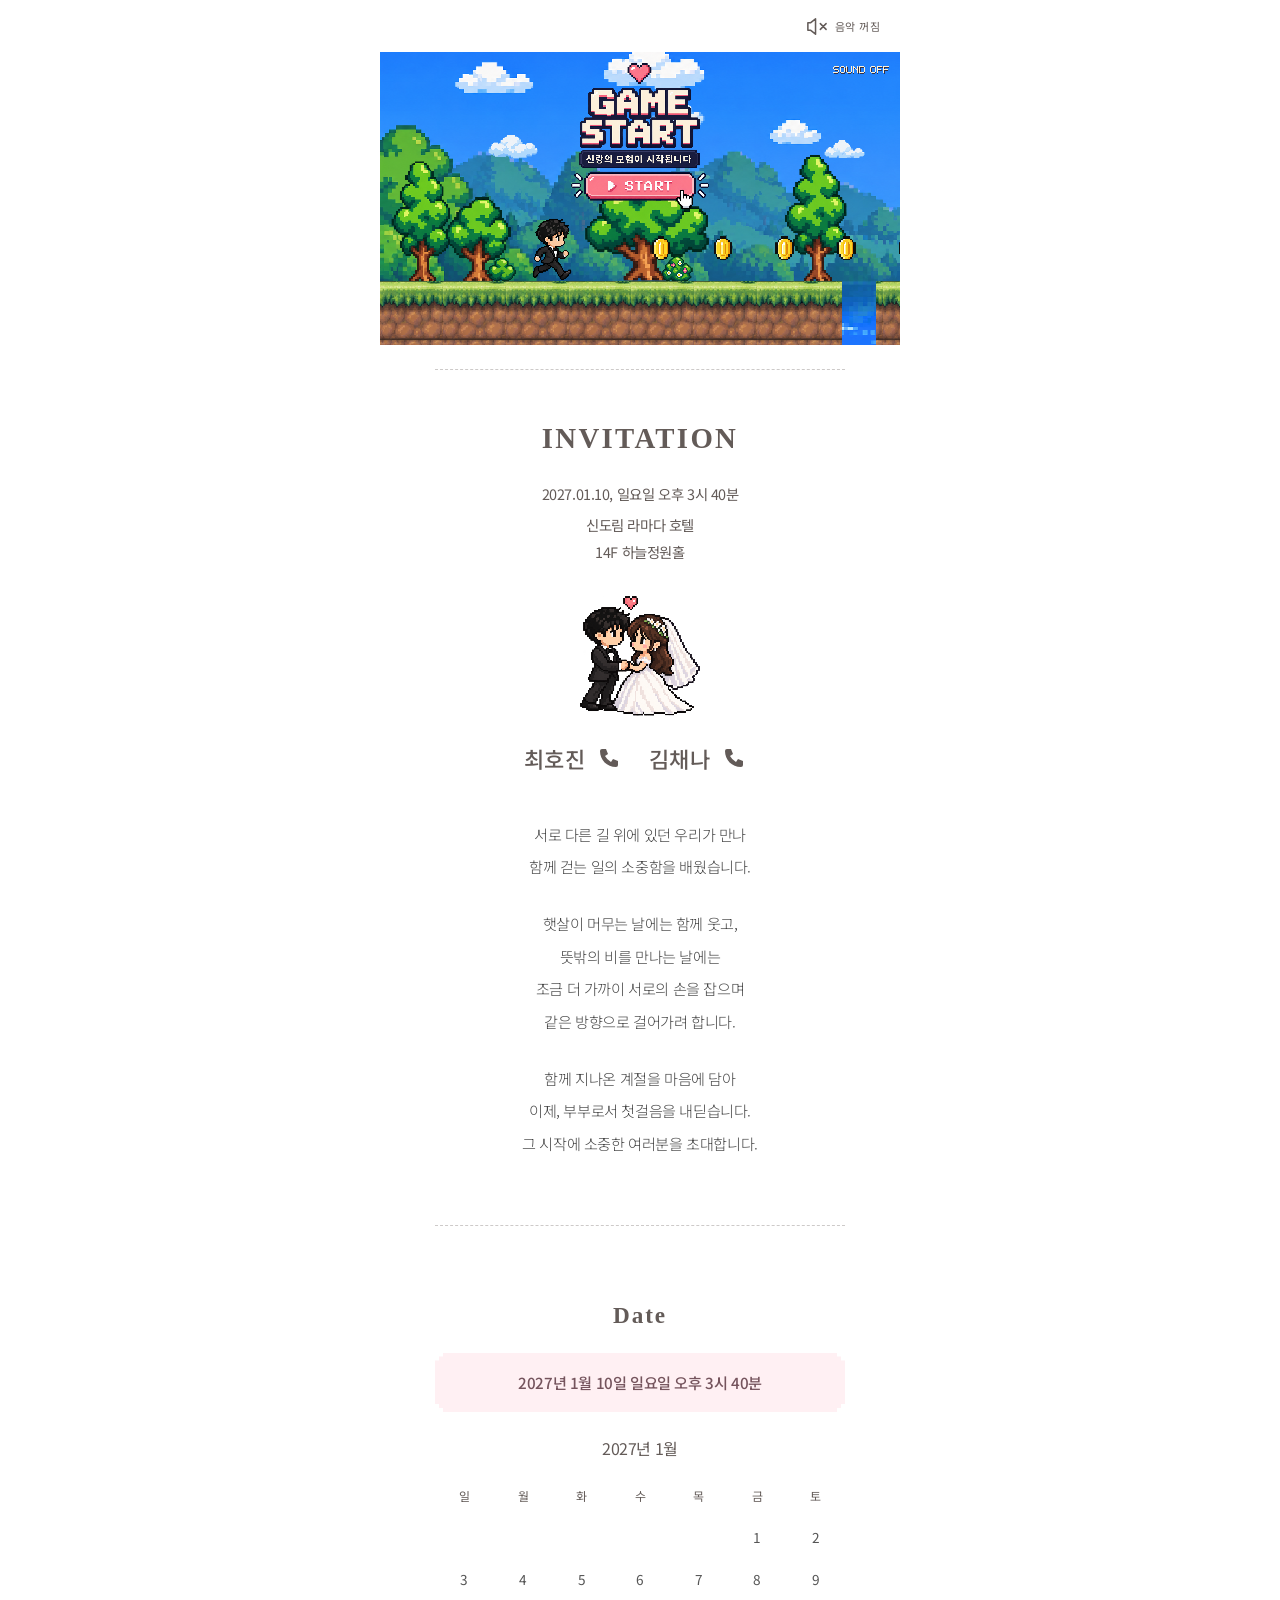
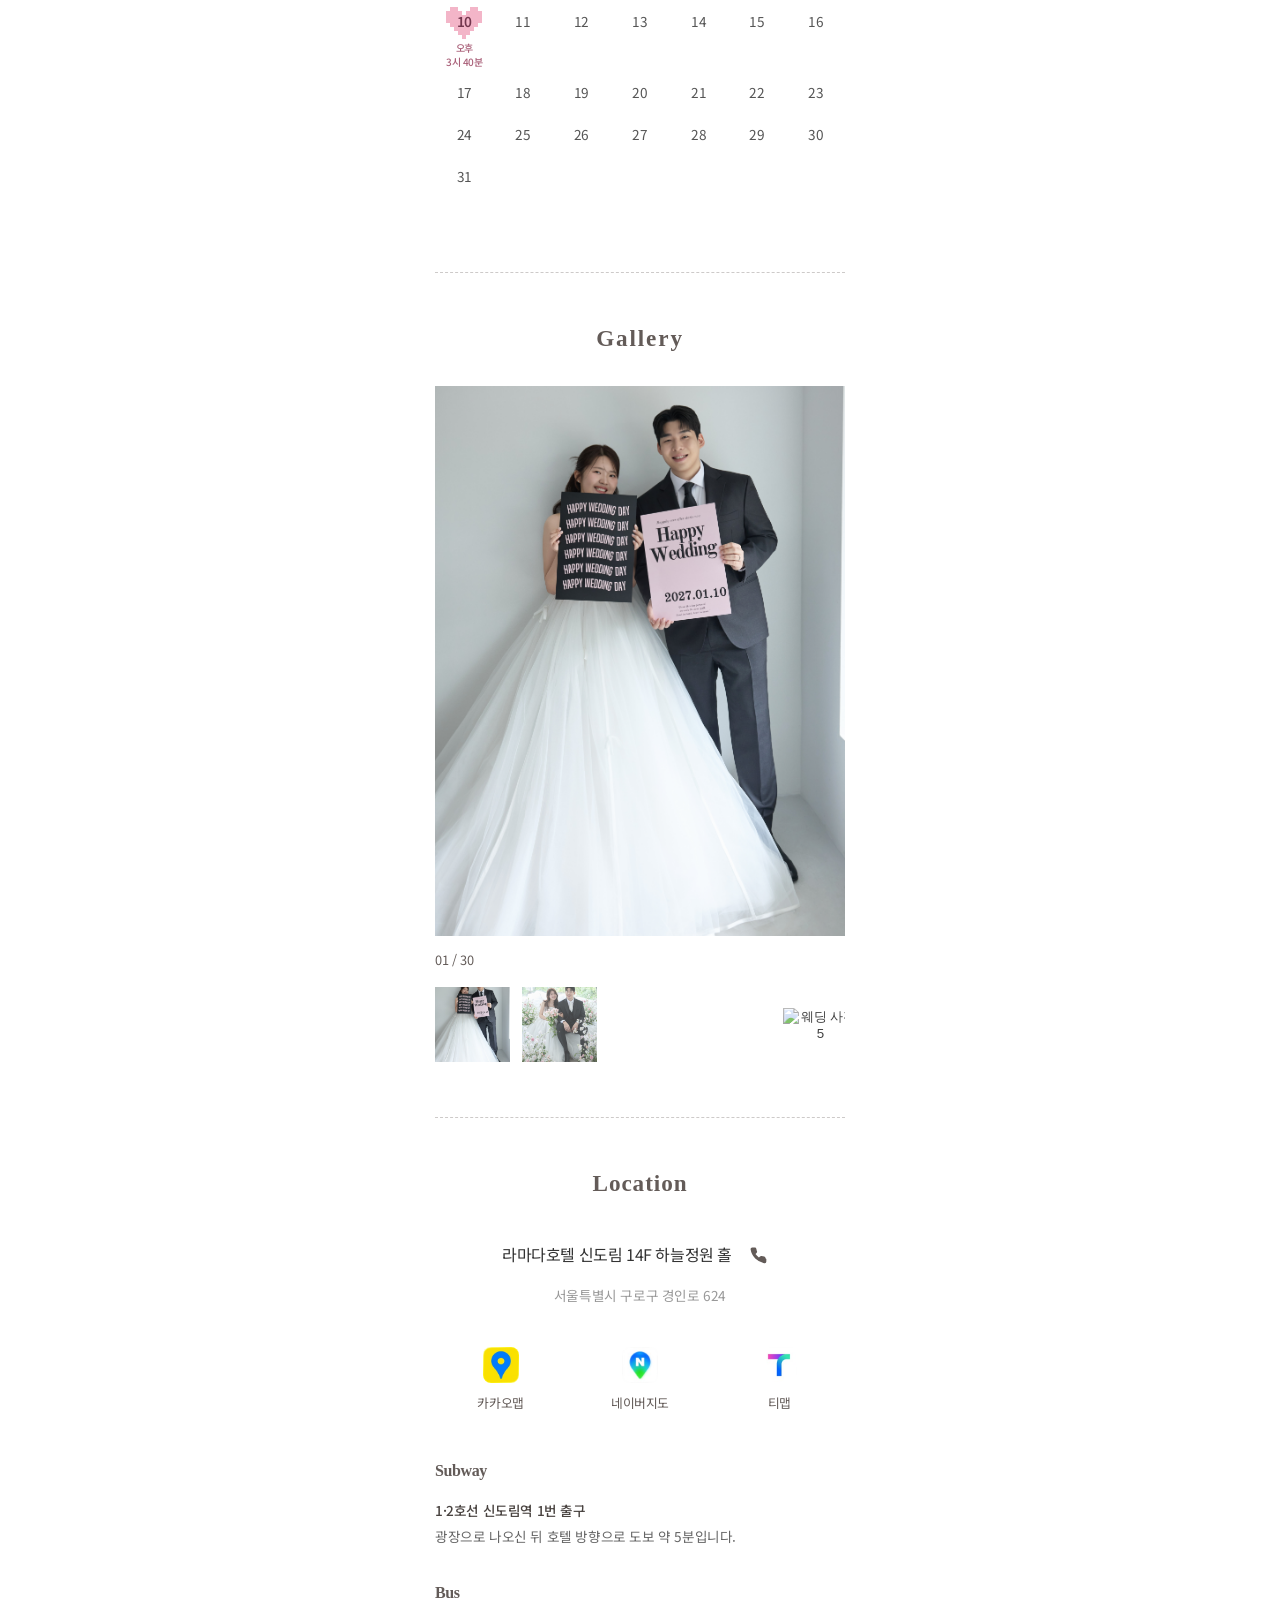
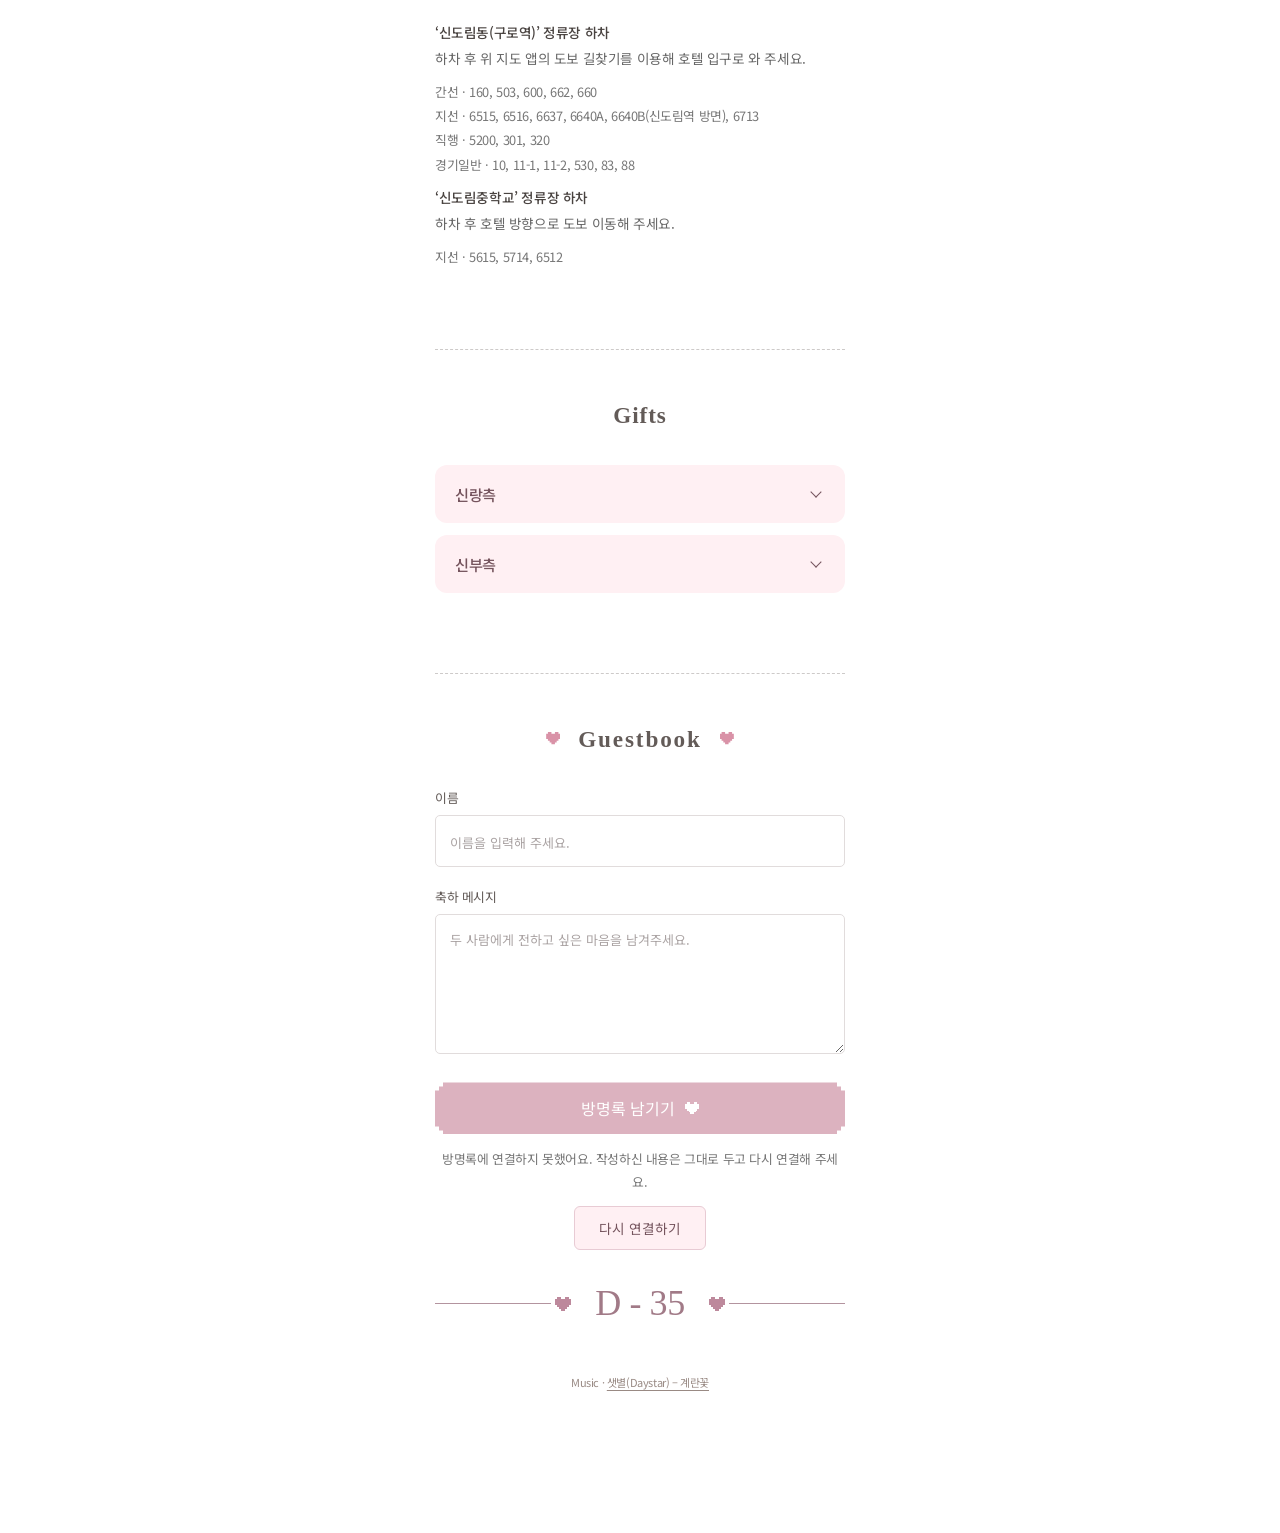
==== index.html @ fcfaea2d "Simplify A loading to names and progress with automatic entry and fill phone icons" ====
<!DOCTYPE html>
<html lang="ko">
<head>
    <meta charset="UTF-8">
    <meta name="viewport" content="width=device-width, initial-scale=1.0">
    <title>최호진 ♡ 김채나 결혼합니다.</title>
    <meta name="description" content="최호진 ♥ 김채나 — 2027년 1월 10일 일요일 오후 3시 40분, 신도림 라마다 호텔 14F 하늘정원홀">
    <meta property="og:type" content="website">
    <meta property="og:title" content="최호진 ♡ 김채나 결혼합니다.">
    <meta property="og:description" content="2027년 1월 10일 일요일 오후 3시 40분">
    <meta property="og:url" content="https://kalswl3507-ux.github.io/wedding/">
    <meta property="og:image" content="https://kalswl3507-ux.github.io/wedding/assets/share-gallery-2-close.jpg">
    <meta property="og:image:type" content="image/jpeg">
    <meta property="og:image:width" content="1200">
    <meta property="og:image:height" content="630">
    <meta property="og:image:alt" content="최호진과 김채나의 웨딩 사진">
    <meta name="twitter:card" content="summary_large_image">
    <meta name="twitter:title" content="최호진 ♡ 김채나 결혼합니다.">
    <meta name="twitter:description" content="2027년 1월 10일 일요일 오후 3시 40분">
    <meta name="twitter:image" content="https://kalswl3507-ux.github.io/wedding/assets/share-gallery-2-close.jpg">
    <script>document.documentElement.classList.add('invitation-locked');</script>
    <link rel="stylesheet" href="welcome.css?v=minimal-progress-4">
    <script defer src="welcome.js?v=minimal-progress-4"></script>

    <link href="https://fonts.googleapis.com/css2?family=Noto+Sans+KR:wght@300;400;500;600&display=swap" rel="stylesheet">

    <style>
        :root { --accent: #635b58; }
        * { box-sizing: border-box; }
        .music-credit { margin: 48px 0 0; font-size: 11px; line-height: 1.8; color: #998a84; }
        .music-credit a { color: inherit; text-underline-offset: 3px; }
        .music-toolbar { width: 100%; max-width: 520px; margin: 0 auto; padding: 4px 12px; display: flex; justify-content: flex-end; }
        .music-toggle { display: inline-flex; align-items: center; justify-content: center; gap: 7px; min-width: 44px; min-height: 44px; padding: 0 8px; border: 0; background: transparent; color: var(--accent); cursor: pointer; font: inherit; font-size: 11px; letter-spacing: .04em; }
        .music-toggle svg { width: 23px; height: 23px; }
        .music-toggle .sound-waves { display: none; }
        .music-toggle[aria-pressed="true"] .sound-waves { display: block; }
        .music-toggle[aria-pressed="true"] .sound-off { display: none; }
        .wedding-game { position:relative; width:100%; max-width:520px; margin:0 auto; aspect-ratio:16/9; }
        .wedding-game iframe { position:absolute; inset:0; display:block; width:100%; height:100%; border:0; }
        .wedding-game + .fade-in-page .wrapper { padding-top:24px; }
        .wedding-game + .fade-in-page .content-box { padding-top:48px; }
        .wedding-game + .fade-in-page .content-box::before { content: ''; position: absolute; top: 0; left: 40px; right: 40px; border-top: 1px dashed rgba(99, 91, 88, .32); }
        @media (max-width: 420px) { .wedding-game + .fade-in-page .content-box::before { left: 22px; right: 22px; } }
        body, html {
            margin: 0; padding: 0; min-height: 100%; width: 100%;
            background-color: #ffffff;
        }

        /* --- ✨ 전체 화면 슬로우 페이드 인 (4초) --- */
        .fade-in-page {
            position: relative;
            isolation: isolate;
            opacity: 0;
            animation: slowFadeIn 4s ease-in-out forwards;
            width: 100%;
            min-height: 100vh;
            display: flex;
            flex-direction: column;
            align-items: center;
        }

        @keyframes slowFadeIn {
            from { opacity: 0; }
            to { opacity: 1; }
        }

        body { font-family: 'Noto Sans KR', -apple-system, BlinkMacSystemFont, 'Segoe UI', sans-serif; font-weight: 400; letter-spacing: -.025em; -webkit-font-smoothing: antialiased; }

        .wrapper {
            width: 100%;
            max-width: 520px; /* 💥 가로를 더 시원하게 넓혔습니다 */
            padding: 60px 15px;
            position: relative;
            z-index: 10;
        }

        /* --- 본문 --- */
        .content-box {
            background-color: #fff;
            padding: 80px 40px;
            text-align: center;
            border-radius: 0;
            position: relative;
        }

        /* --- 📝 텍스트 스타일 --- */
        .title, .gallery-header h3, .section-title {
            font-family: 'Noto Sans KR', sans-serif;
            font-size: 1.1rem;
            font-weight: 600;
            line-height: 1.5;
            letter-spacing: .06em;
            color: var(--accent);
        }
        .title { font-family: Georgia, 'Times New Roman', serif; font-size: 1.8rem; font-weight: 700; letter-spacing: .08em; margin-bottom: 28px; }
        .gallery-header h3, .section-title { font-family: Georgia, 'Times New Roman', serif; font-size: 1.45rem; font-weight: 700; letter-spacing: .08em; }
        .calendar-month { margin: 24px 0 20px; color: var(--accent); font-size: 1rem; }
        .invitation-details { margin: -8px 0 30px; color: var(--accent); font-size: .9rem; line-height: 1.9; word-break: keep-all; }
        .invitation-details p { margin: 4px 0; }
        .invitation-details time { display: block; }

        .couple-introduction { display: flex; flex-direction: column; align-items: center; justify-content: center; gap: 20px; margin: 0 auto 38px; }
        .couple-portrait { display: block; flex: 0 0 120px; width: 120px; height: 120px; image-rendering: pixelated; }

        .names {
            font-family: 'Noto Sans KR', sans-serif;
            font-size: 1.375rem;
            font-weight: 500;
            letter-spacing: .02em;
            color: var(--accent);
            margin: 0;
            display: flex;
            align-items: center;
            justify-content: center;
            gap: 18px;
            text-align: left;
            white-space: nowrap;
        }

        .names span { display: block; }
        .name-row { display: flex; align-items: center; gap: 2px; }
        .person-phone { display: inline-flex; align-items: center; justify-content: center; width: 44px; height: 44px; color: var(--accent); text-decoration: none; }
        .person-phone svg { width: 24px; height: 24px; stroke-width: 1.8; }
        .person-phone:focus-visible { outline: 1px solid currentColor; outline-offset: 2px; }
        @media (max-width: 360px) {
            .names { font-size: 1.25rem; gap: 10px; }
        }
        .transit-guide { margin-top: 32px; text-align: left; font-size: .85rem; line-height: 1.9; color: #666; word-break: keep-all; }
        .transit-guide h4 { margin: 28px 0 12px; font-family: Georgia, 'Times New Roman', serif; font-size: 1rem; font-weight: 700; color: var(--accent); }
        .transit-guide p { margin: 8px 0; }
        .transit-guide strong { font-weight: 500; color: #494340; }
        .transit-guide .bus-routes { font-size: .8rem; color: #777; }
        .message p { margin: 0; }
        .message p + p { margin-top: 24px; }

        .message {
            font-family: inherit;
            font-size: .95rem;
            line-height: 2.15;
            font-weight: 300;
            color: #444;
            margin-bottom: 50px;
            word-break: keep-all;
        }

        /* --- 🎀 갤러리 제목 --- */
        .gallery-header {
            margin: 40px 0 30px;
        }

        .gallery-header h3 { margin: 0; }

        /* --- 📸 갤러리 섹션 --- */
        .gallery-container { margin-bottom: 40px; }

        .main-photo-area {
            position: relative;
            width: 100%;
            height: 550px; /* 가로에 맞춰 높이도 확보 */
            border-radius: 0;
            overflow: hidden;
            margin-bottom: 20px;
        }
        .slide-photo { position: absolute; inset: 0; width: 100%; height: 100%; object-fit: cover; opacity: 0; transition: opacity 1s ease-in-out; }
        .slide-photo.visible { opacity: 1; }
        .slide-photo > img { width: 100%; height: 100%; object-fit: cover; display: block; }
        .slide-photo.landscape > img { object-fit: contain; }
        .slide-photo.landscape, .slide-photo.paired { background: #fff; }
        .paired { display: flex; flex-direction: column; justify-content: center; }
        .slide-photo.paired > img { width: 100%; height: auto; max-height: 50%; object-fit: contain; }
        #popupPhoto { width: 100%; height: 100%; }
        #popupPhoto.paired > img { display: block; width: 100%; height: auto; max-height: 50%; object-fit: contain; }
        .thumb-btn.paired > img { display: block; height: 50%; width: 100%; object-fit: cover; }
        .gallery-controls { display: flex; justify-content: space-between; align-items: center; margin: -6px 0 18px; color: var(--accent); font-size: .8rem; }

        .thumb-slider {
            display: flex; gap: 12px; overflow-x: auto;
            padding-bottom: 15px; scrollbar-width: none;
            justify-content: flex-start;
        }
        .thumb-slider::-webkit-scrollbar { display: none; }

        .thumb-btn {
            flex: 0 0 75px; height: 75px;
            padding: 0; border: 0;
            background: none; border-radius: 0;
            overflow: hidden; cursor: pointer;
        }
        .thumb-btn img { width: 100%; height: 100%; object-fit: cover; opacity: 0.4; }
        .thumb-btn.active img { opacity: 1; }
        .thumb-btn img { opacity: .75; }
        button:focus-visible { outline: 2px solid var(--accent); outline-offset: 3px; }
        .photo-dialog { border: 0; padding: 0; background: #fff; color: #333; width: 100vw; max-width: 100vw; height: 100dvh; max-height: 100dvh; }
        .photo-dialog::backdrop { background: #fff; }
        .photo-dialog[open] { display: flex; flex-direction: column; }
        .popup-toolbar { display: flex; justify-content: space-between; align-items: center; padding: 16px 20px; padding-top: max(16px, env(safe-area-inset-top)); }
        .popup-stage { flex: 1; min-height: 0; display: flex; align-items: center; justify-content: center; padding: 0 12px; }
        .popup-stage img { width: 100%; height: 100%; object-fit: contain; }
        .popup-nav { display: flex; justify-content: center; gap: 24px; padding: 18px; padding-bottom: max(18px, env(safe-area-inset-bottom)); }
        .photo-dialog button { background: #fff; border: 0; border-radius: 0; color: #333; padding: 12px 20px; cursor: pointer; font: inherit; }
        @media (max-width: 420px) {
            .content-box { padding: 60px 22px; border-radius: 0; }
            .main-photo-area { height: auto; aspect-ratio: 3 / 4; }
        }
        @media (prefers-reduced-motion: reduce) {
            .fade-in-page { animation: none; opacity: 1; }
            .slide-photo { transition: none; }
        }

        /* --- 📍 정보 및 지도 섹션 --- */
        .info { border-top: 0; padding-top: 50px; margin-top: 30px; }
        .date { font-family: inherit; font-size: 1.15rem; font-weight: 500; color: var(--accent); margin-bottom: 12px; word-break: keep-all; }
        .location { font-size: 1rem; color: #333; margin-bottom: 8px; }
        .address { font-size: 0.85rem; color: #999; margin-bottom: 30px; }

        .navigation-links { display: grid; grid-template-columns: repeat(3, minmax(0, 1fr)); gap: 8px; margin-top: 24px; }
        .navigation-links a { display: flex; flex-direction: column; align-items: center; gap: 10px; color: var(--accent); background: #fff; border: 0; font-size: .8rem; text-decoration: none; padding: 12px 0; white-space: nowrap; }
        .navigation-links img { display: block; object-fit: contain; border-radius: 8px; }
        .guestbook { margin-top: 80px; }
        .section-title { margin: 0 0 32px; }
        #guestbookTitle { display: flex; align-items: center; justify-content: center; gap: 18px; }
        #guestbookTitle::before, #guestbookTitle::after { content: ''; width: 14px; height: 14px; background: #d992a7; clip-path: polygon(12.5% 0,37.5% 0,37.5% 12.5%,62.5% 12.5%,62.5% 0,87.5% 0,87.5% 12.5%,100% 12.5%,100% 50%,87.5% 50%,87.5% 62.5%,75% 62.5%,75% 75%,62.5% 75%,62.5% 87.5%,37.5% 87.5%,37.5% 75%,25% 75%,25% 62.5%,12.5% 62.5%,12.5% 50%,0 50%,0 12.5%,12.5% 12.5%); }
        .guestbook-form { display: grid; gap: 20px; text-align: left; }
        .guestbook-form label { font-size: .8rem; color: var(--accent); }
        .guestbook-form input, .guestbook-form textarea { display: block; width: 100%; margin-top: 8px; padding: 13px 14px; border: 1px solid #e1dcdc; background: #fff; color: #494340; font: inherit; font-size: 16px; border-radius: 5px; }
        .guestbook-form input::placeholder, .guestbook-form textarea::placeholder { color: #aaa3a3; font-size: 13px; }
        .guestbook-form textarea { resize: vertical; min-height: 140px; line-height: 1.8; }
        .guestbook-form :is(input, textarea):focus-visible { outline: 1px solid var(--accent); outline-offset: 4px; }
        .guestbook-form button { display: flex; align-items: center; justify-content: center; gap: 10px; min-height: 50px; margin-top: 8px; border: 0; background: #ce92a4; color: white; font: inherit; padding: 14px; cursor: pointer; clip-path: polygon(8px 0,calc(100% - 8px) 0,calc(100% - 8px) 4px,calc(100% - 4px) 4px,calc(100% - 4px) 8px,100% 8px,100% calc(100% - 8px),calc(100% - 4px) calc(100% - 8px),calc(100% - 4px) calc(100% - 4px),calc(100% - 8px) calc(100% - 4px),calc(100% - 8px) 100%,8px 100%,8px calc(100% - 4px),4px calc(100% - 4px),4px calc(100% - 8px),0 calc(100% - 8px),0 8px,4px 8px,4px 4px,8px 4px); }
        .guestbook-form button:disabled { opacity: .7; cursor: default; }
        .guestbook-status, .navigation-status { font-size: .8rem; color: #777; line-height: 1.8; }
        .guestbook-list { list-style: none; padding: 0; margin-top: 28px; text-align: left; }
        .guestbook-list li { margin-bottom: 14px; padding: 18px; border: 1px solid #f0dfe4; background: #fffafb; border-radius: 6px; overflow-wrap: anywhere; }
        .guestbook-list strong { color: var(--accent); font-size: .9rem; }
        .guestbook-list p { white-space: pre-wrap; line-height: 1.8; font-size: .9rem; color: #444; }
        .guestbook-list time { font-size: .75rem; color: #999; }
        .guestbook-more { min-height: 44px; padding: 10px 24px; border: 1px solid #e8cbd4; border-radius: 6px; background: #fff0f3; color: #75545d; font: inherit; font-size: .85rem; cursor: pointer; }
        .guestbook-more:disabled { opacity: .6; cursor: wait; }
        .wedding-calendar { margin: 65px 0 75px; }
        .wedding-calendar .section-title { margin: 24px 0 20px; }
        .wedding-calendar .date { font-size: .95rem; line-height: 1.8; background: #fff0f3; border-radius: 0; padding: 16px 12px; color: #75545d; clip-path: polygon(8px 0, calc(100% - 8px) 0, calc(100% - 8px) 4px, calc(100% - 4px) 4px, calc(100% - 4px) 8px, 100% 8px, 100% calc(100% - 8px), calc(100% - 4px) calc(100% - 8px), calc(100% - 4px) calc(100% - 4px), calc(100% - 8px) calc(100% - 4px), calc(100% - 8px) 100%, 8px 100%, 8px calc(100% - 4px), 4px calc(100% - 4px), 4px calc(100% - 8px), 0 calc(100% - 8px), 0 8px, 4px 8px, 4px 4px, 8px 4px); }
        .calendar-table .wedding-week td { vertical-align: top; padding-top: 5px; padding-bottom: 34px; }
        .calendar-table .wedding-date-cell { position: relative; }
        .calendar-table .calendar-time { position: absolute; top: 41px; left: 50%; transform: translateX(-50%); display: block; width: auto; height: auto; margin: 0; color: #a95f78; font-size: 10px; line-height: 1.4; font-weight: 500; white-space: nowrap; }
        .calendar-table { width: 100%; table-layout: fixed; border-collapse: collapse; margin-top: 26px; font-size: .85rem; color: #555; }
        .calendar-table th { font-weight: 400; color: var(--accent); padding-bottom: 12px; font-size: .75rem; }
        .calendar-table td { height: 42px; padding: 0; text-align: center; }
        .calendar-table td > * { display: inline-flex; width: 32px; height: 32px; align-items: center; justify-content: center; }
        .calendar-table .wedding-day { position: relative; isolation: isolate; color: #73374e; font-weight: 600; }
        .calendar-table .wedding-day::before { content: ''; position: absolute; inset: -2px; z-index: -1; background: url("data:image/svg+xml,%3Csvg xmlns='http://www.w3.org/2000/svg' viewBox='0 0 36 36' shape-rendering='crispEdges'%3E%3Cpath fill='%23f3b5c8' d='M4 4h8v4h4v4h4V8h4V4h8v4h4v12h-4v4h-4v4h-4v4h-4v4h-4v-4h-4v-4H8v-4H4v-4H0V8h4Z'/%3E%3C/svg%3E") center / contain no-repeat; }
        .venue-heading { display: flex; align-items: center; justify-content: center; gap: 6px; margin-bottom: 8px; }
        .venue-heading .location { margin: 0; }
        .venue-phone { display: inline-flex; align-items: center; justify-content: center; flex: 0 0 40px; height: 44px; color: var(--accent); text-decoration: none; }
        .location { line-height: 1.8; word-break: keep-all; }
        .guestbook-status:empty, .navigation-status:empty { display: none; }
        .wedding-calendar, .gallery-header, .info, .guestbook, .gift-section {
            border-top: 1px dashed rgba(99, 91, 88, .32);
            padding-top: 48px;
        }
        #directionsTitle { letter-spacing: .04em; }
        .calendar-table, .gallery-controls { font-variant-numeric: tabular-nums; }
        .gift-section { margin-top: 80px; }
        #giftTitle { letter-spacing: .04em; }
        .gift-group { text-align: left; margin-bottom: 12px; }
        .gift-group summary { display: flex; align-items: center; justify-content: space-between; padding: 18px 20px; background: #fff0f3; border-radius: 12px; color: #75545d; font-size: .95rem; font-weight: 500; cursor: pointer; list-style: none; }
        .gift-group summary::-webkit-details-marker { display: none; }
        .gift-group summary::after { content: ''; width: 7px; height: 7px; border-right: 1px solid currentColor; border-bottom: 1px solid currentColor; transform: rotate(45deg); margin: 0 5px 4px 12px; }
        .gift-group[open] summary::after { transform: rotate(225deg); margin-bottom: -4px; }
        .gift-group summary:focus-visible { outline: 2px solid var(--accent); outline-offset: 4px; }
        .gift-group[open] { background: #fff8fa; border-radius: 12px; }
        .gift-group[open] summary { border-radius: 12px 12px 0 0; }
        .gift-accounts { list-style: none; margin: 0; padding: 0 16px 8px; }
        .gift-account + .gift-account { border-top: 1px solid rgba(169, 95, 120, .16); }
        .gift-group .account-copy { background: transparent; }
        .gift-account { padding: 16px 0; font-size: .9rem; line-height: 1.8; overflow-wrap: anywhere; }
        .gift-person { display: flex; flex-wrap: wrap; align-items: baseline; gap: 10px; }
        .gift-role { color: #888; font-size: .8rem; }
        .gift-name { color: #444; font-weight: 400; }
        .gift-bank { margin: 6px 0 0; color: #777; font-size: .85rem; }
        .gift-bank:empty { display: none; }
        .gift-bank { display: flex; align-items: center; justify-content: space-between; gap: 8px; }
        .account-number { display: inline-block; font-variant-numeric: tabular-nums; }
        .account-copy { flex: 0 0 44px; height: 44px; display: inline-flex; align-items: center; justify-content: center; border: 0; background: #fff; color: var(--accent); cursor: pointer; }
        .copy-status { font-size: .75rem; color: var(--accent); margin: 4px 0 0; }
        .copy-status:empty { display: none; }
            .person-phone svg, .venue-phone svg { fill: currentColor; stroke: none; }
    </style>
    <link rel="stylesheet" href="footer-dday.css?v=1">
</head>
<body>
    <section class="welcome-screen" id="welcomeScreen" aria-labelledby="welcomeTitle" hidden>
        <div class="welcome-card">
            <p class="welcome-meta" id="welcomeTitle"><span>최호진 · 김채나</span><span aria-hidden="true">·</span><time class="welcome-date" datetime="2027-01-10">2027.01.10</time></p>
            <div class="welcome-progress" role="progressbar" aria-label="초대장 준비" aria-valuemin="0" aria-valuemax="100" aria-valuenow="0"><span id="welcomeProgress"></span></div>
        </div>
    </section>
    <div class="music-toolbar">
        <button class="music-toggle" id="musicToggle" type="button" aria-label="배경음악 켜기" aria-pressed="false">
            <svg viewBox="0 0 24 24" fill="none" stroke="currentColor" stroke-width="1.6" stroke-linecap="round" stroke-linejoin="round" aria-hidden="true"><path d="M11 4 6 8H3v8h3l5 4Z"/><path class="sound-off" d="m16 9 6 6m0-6-6 6"/><g class="sound-waves"><path d="M15 8a6 6 0 0 1 0 8M18 4a11 11 0 0 1 0 16"/></g></svg>
            <span id="musicLabel">음악 꺼짐</span>
        </button>
    </div>
    <section class="wedding-game" aria-label="최호진과 김채나의 웨딩 모험">
        <iframe id="weddingGame" src="game/index.html?v=supplied-ending-6" title="최호진과 김채나의 웨딩 모험 게임" width="520" height="293" loading="eager" allow="autoplay"></iframe>
    </section>

    <div class="fade-in-page">
        <div class="wrapper">
            <div class="content-box">
                <div class="title">INVITATION</div>
                <div class="invitation-details">
                    <time datetime="2027-01-10T15:40:00+09:00">2027.01.10, 일요일 오후 3시 40분</time>
                    <p>신도림 라마다 호텔<br>14F 하늘정원홀</p>
                </div>
                <div class="couple-introduction">
                    <svg class="couple-portrait" viewBox="372 106 899 892" role="img" aria-label="하트 아래 손을 잡은 신랑과 신부의 픽셀 그림">
                        <image href="game/png/wedding.png" width="1536" height="1024" />
                    </svg>
                    <div class="names">
                        <div class="name-row"><span>최호진</span><a class="person-phone" href="tel:01051503818" aria-label="신랑 최호진에게 전화하기" title="010-5150-3818"><svg width="18" height="18" viewBox="0 0 24 24" fill="none" stroke="currentColor" stroke-width="1.5" stroke-linecap="round" stroke-linejoin="round" aria-hidden="true"><path d="M5 3h4l2 5-3 2a15 15 0 0 0 6 6l2-3 5 2v4a2 2 0 0 1-2 2C10 21 3 14 3 5a2 2 0 0 1 2-2Z"/></svg></a></div>
                        <div class="name-row"><span>김채나</span><a class="person-phone" href="tel:01028673601" aria-label="신부 김채나에게 전화하기" title="010-2867-3601"><svg width="18" height="18" viewBox="0 0 24 24" fill="none" stroke="currentColor" stroke-width="1.5" stroke-linecap="round" stroke-linejoin="round" aria-hidden="true"><path d="M5 3h4l2 5-3 2a15 15 0 0 0 6 6l2-3 5 2v4a2 2 0 0 1-2 2C10 21 3 14 3 5a2 2 0 0 1 2-2Z"/></svg></a></div>
                    </div>
                </div>

                <div class="message">
                    <p>서로 다른 길 위에 있던 우리가 만나<br>
                    함께 걷는 일의 소중함을 배웠습니다.</p>
                    <p>햇살이 머무는 날에는 함께 웃고,<br>
                    뜻밖의 비를 만나는 날에는<br>
                    조금 더 가까이 서로의 손을 잡으며<br>
                    같은 방향으로 걸어가려 합니다.</p>
                    <p>함께 지나온 계절을 마음에 담아<br>
                    이제, 부부로서 첫걸음을 내딛습니다.<br>
                    그 시작에 소중한 여러분을 초대합니다.</p>
                </div>

                <section class="wedding-calendar" aria-labelledby="calendarTitle">
                    <h3 class="section-title" id="calendarTitle">Date</h3>
                    <p class="date"><time datetime="2027-01-10T15:40:00+09:00">2027년 1월 10일 일요일 오후 3시 40분</time></p>
                    <p class="calendar-month">2027년 1월</p>
                    <table class="calendar-table" aria-label="2027년 1월 달력, 10일 결혼식">
                        <thead><tr><th scope="col">일</th><th scope="col">월</th><th scope="col">화</th><th scope="col">수</th><th scope="col">목</th><th scope="col">금</th><th scope="col">토</th></tr></thead>
                        <tbody>
                            <tr><td></td><td></td><td></td><td></td><td></td><td><span>1</span></td><td><span>2</span></td></tr>
                            <tr><td><span>3</span></td><td><span>4</span></td><td><span>5</span></td><td><span>6</span></td><td><span>7</span></td><td><span>8</span></td><td><span>9</span></td></tr>
                            <tr class="wedding-week"><td class="wedding-date-cell"><time class="wedding-day" datetime="2027-01-10" aria-label="1월 10일 일요일, 결혼식">10</time><time class="calendar-time" datetime="2027-01-10T15:40:00+09:00">오후<br>3시 40분</time></td><td><span>11</span></td><td><span>12</span></td><td><span>13</span></td><td><span>14</span></td><td><span>15</span></td><td><span>16</span></td></tr>
                            <tr><td><span>17</span></td><td><span>18</span></td><td><span>19</span></td><td><span>20</span></td><td><span>21</span></td><td><span>22</span></td><td><span>23</span></td></tr>
                            <tr><td><span>24</span></td><td><span>25</span></td><td><span>26</span></td><td><span>27</span></td><td><span>28</span></td><td><span>29</span></td><td><span>30</span></td></tr>
                            <tr><td><span>31</span></td><td></td><td></td><td></td><td></td><td></td><td></td></tr>
                        </tbody>
                    </table>
                </section>
                <div class="gallery-header">
                    <h3>Gallery</h3>
                </div>

                <div class="gallery-container">
                    <div class="main-photo-area" aria-label="웨딩 사진 자동 슬라이드">
                        <div class="slide-photo visible"></div>
                        <div class="slide-photo" aria-hidden="true"></div>
                    </div>
                    <div class="gallery-controls">
                        <span id="slideCount">01 / 30</span>
                    </div>
                    <div class="thumb-slider" id="thumbnails" aria-label="웨딩 사진 목록"></div>
                </div>
                <section class="info" aria-labelledby="directionsTitle">
                    <h3 class="section-title" id="directionsTitle">Location</h3>

                    <div class="venue-heading"><div class="location">라마다호텔 신도림 14F 하늘정원 홀</div><a class="venue-phone" href="tel:0221622100" aria-label="라마다 신도림 호텔 웨딩에 전화하기, 02-2162-2100">
                        <svg viewBox="0 0 24 24" width="20" height="20" fill="none" stroke="currentColor" stroke-width="1.5" stroke-linecap="round" stroke-linejoin="round" aria-hidden="true">
                            <path d="M22 16.9v3a2 2 0 0 1-2.2 2A19.8 19.8 0 0 1 3.1 5.2 2 2 0 0 1 5.1 3h3a2 2 0 0 1 2 1.7c.1 1 .4 1.9.7 2.8a2 2 0 0 1-.5 2.1L9 10.9a16 16 0 0 0 4.1 4.1l1.3-1.3a2 2 0 0 1 2.1-.5c.9.3 1.8.6 2.8.7a2 2 0 0 1 1.7 2z"/>
                        </svg>

                    </a></div>
                    <div class="address">서울특별시 구로구 경인로 624</div>
                    <div class="navigation-links" aria-label="길찾기">
                        <a href="https://map.kakao.com/?q=라마다서울신도림호텔" target="_blank" rel="noopener noreferrer"><img src="assets/kakaomap.png" width="36" height="36" alt=""><span>카카오맵</span></a>
                        <a href="https://map.naver.com/v5/search/라마다신도림호텔웨딩" target="_blank" rel="noopener noreferrer"><img src="assets/navermap.png" width="36" height="36" alt=""><span>네이버지도</span></a>
                        <a id="tmapLink" href="tmap://search?name=%EB%9D%BC%EB%A7%88%EB%8B%A4%EC%84%9C%EC%9A%B8%EC%8B%A0%EB%8F%84%EB%A6%BC%ED%98%B8%ED%85%94"><img src="assets/tmap.png" width="36" height="36" alt=""><span>티맵</span></a>
                    </div>
                    <p class="navigation-status" id="navigationStatus" role="status"></p>
                    <div class="transit-guide">
                        <h4>Subway</h4>
                        <p><strong>1·2호선 신도림역 1번 출구</strong><br>광장으로 나오신 뒤 호텔 방향으로 도보 약 5분입니다.</p>
                        <h4>Bus</h4>
                        <p><strong>‘신도림동(구로역)’ 정류장 하차</strong><br>하차 후 위 지도 앱의 도보 길찾기를 이용해 호텔 입구로 와 주세요.</p>
                        <p class="bus-routes">간선 · 160, 503, 600, 662, 660<br>지선 · 6515, 6516, 6637, 6640A, 6640B(신도림역 방면), 6713<br>직행 · 5200, 301, 320<br>경기일반 · 10, 11-1, 11-2, 530, 83, 88</p>
                        <p><strong>‘신도림중학교’ 정류장 하차</strong><br>하차 후 호텔 방향으로 도보 이동해 주세요.</p>
                        <p class="bus-routes">지선 · 5615, 5714, 6512</p>
                    </div>
                </section>
                <section class="gift-section" aria-labelledby="giftTitle">
                    <h3 class="section-title" id="giftTitle">Gifts</h3>
                    <details class="gift-group">
                        <summary>신랑측</summary>
                        <ul class="gift-accounts">
                            <li class="gift-account" data-person="groom-father">
                                <div class="gift-person"><span class="gift-role">신랑 아버지</span><strong class="gift-name">최희봉</strong></div>
                                <div class="gift-bank"><span>우리 <span class="account-number">131-08-025685</span></span><button type="button" class="account-copy" aria-label="신랑 아버지 계좌번호 복사" title="계좌번호 복사"><svg width="19" height="19" viewBox="0 0 24 24" fill="none" stroke="currentColor" stroke-width="1.5" aria-hidden="true"><rect x="8" y="8" width="12" height="13" rx="2"/><path d="M16 8V5a2 2 0 0 0-2-2H5a2 2 0 0 0-2 2v9a2 2 0 0 0 2 2h3"/></svg></button></div><p class="copy-status" role="status"></p>
                            </li>
                            <li class="gift-account" data-person="groom-mother">
                                <div class="gift-person"><span class="gift-role">신랑 어머니</span><strong class="gift-name">김은희</strong></div>
                                <div class="gift-bank"><span>국민 <span class="account-number">672725-96-101904</span></span><button type="button" class="account-copy" aria-label="신랑 어머니 계좌번호 복사" title="계좌번호 복사"><svg width="19" height="19" viewBox="0 0 24 24" fill="none" stroke="currentColor" stroke-width="1.5" aria-hidden="true"><rect x="8" y="8" width="12" height="13" rx="2"/><path d="M16 8V5a2 2 0 0 0-2-2H5a2 2 0 0 0-2 2v9a2 2 0 0 0 2 2h3"/></svg></button></div><p class="copy-status" role="status"></p>
                            </li>
                            <li class="gift-account" data-person="groom">
                                <div class="gift-person"><span class="gift-role">신랑</span><strong class="gift-name">최호진</strong></div>
                                <div class="gift-bank"><span>국민 <span class="account-number">050702-04-123401</span></span><button type="button" class="account-copy" aria-label="신랑 계좌번호 복사" title="계좌번호 복사"><svg width="19" height="19" viewBox="0 0 24 24" fill="none" stroke="currentColor" stroke-width="1.5" aria-hidden="true"><rect x="8" y="8" width="12" height="13" rx="2"/><path d="M16 8V5a2 2 0 0 0-2-2H5a2 2 0 0 0-2 2v9a2 2 0 0 0 2 2h3"/></svg></button></div><p class="copy-status" role="status"></p>
                            </li>
                        </ul>
                    </details>
                    <details class="gift-group">
                        <summary>신부측</summary>
                        <ul class="gift-accounts">
                            <li class="gift-account" data-person="bride-father">
                                <div class="gift-person"><span class="gift-role">신부 아버지</span><strong class="gift-name">김강원</strong></div>
                                <div class="gift-bank"><span>기업 <span class="account-number">942-0068-37-01014</span></span><button type="button" class="account-copy" aria-label="신부 아버지 계좌번호 복사" title="계좌번호 복사"><svg width="19" height="19" viewBox="0 0 24 24" fill="none" stroke="currentColor" stroke-width="1.5" aria-hidden="true"><rect x="8" y="8" width="12" height="13" rx="2"/><path d="M16 8V5a2 2 0 0 0-2-2H5a2 2 0 0 0-2 2v9a2 2 0 0 0 2 2h3"/></svg></button></div><p class="copy-status" role="status"></p>
                            </li>
                            <li class="gift-account" data-person="bride-mother">
                                <div class="gift-person"><span class="gift-role">신부 어머니</span><strong class="gift-name">정미경</strong></div>
                                <div class="gift-bank"><span>기업 <span class="account-number">942-006-74-101017</span></span><button type="button" class="account-copy" aria-label="신부 어머니 계좌번호 복사" title="계좌번호 복사"><svg width="19" height="19" viewBox="0 0 24 24" fill="none" stroke="currentColor" stroke-width="1.5" aria-hidden="true"><rect x="8" y="8" width="12" height="13" rx="2"/><path d="M16 8V5a2 2 0 0 0-2-2H5a2 2 0 0 0-2 2v9a2 2 0 0 0 2 2h3"/></svg></button></div><p class="copy-status" role="status"></p>
                            </li>
                            <li class="gift-account" data-person="bride">
                                <div class="gift-person"><span class="gift-role">신부</span><strong class="gift-name">김채나</strong></div>
                                <div class="gift-bank"><span>신한 <span class="account-number">110-383-137056</span></span><button type="button" class="account-copy" aria-label="신부 계좌번호 복사" title="계좌번호 복사"><svg width="19" height="19" viewBox="0 0 24 24" fill="none" stroke="currentColor" stroke-width="1.5" aria-hidden="true"><rect x="8" y="8" width="12" height="13" rx="2"/><path d="M16 8V5a2 2 0 0 0-2-2H5a2 2 0 0 0-2 2v9a2 2 0 0 0 2 2h3"/></svg></button></div><p class="copy-status" role="status"></p>
                            </li>
                        </ul>
                    </details>
                </section>
                <section class="guestbook" aria-labelledby="guestbookTitle">
                    <h3 class="section-title" id="guestbookTitle">Guestbook</h3>
                    <form class="guestbook-form" id="guestbookForm">
                        <label>이름<input name="name" autocomplete="name" maxlength="20" placeholder="이름을 입력해 주세요." required></label>
                        <label>축하 메시지<textarea name="message" maxlength="500" placeholder="두 사람에게 전하고 싶은 마음을 남겨주세요." required></textarea></label>
                        <button type="submit" disabled>방명록 남기기 <svg width="14" height="14" viewBox="0 0 16 14" shape-rendering="crispEdges" aria-hidden="true"><path fill="currentColor" d="M2 0h4v2h4V0h4v2h2v6h-2v2h-2v2h-2v2H6v-2H4v-2H2V8H0V2h2z"/></svg></button>
                    </form>
                    <p class="guestbook-status" id="guestbookStatus" role="status"></p>
                    <ul class="guestbook-list" id="guestbookList"></ul>
                </section>
                <div class="footer-dday footer-dday-pixel" data-wedding-countdown="footer" role="img" hidden>
                    <span class="footer-dday-ornament" aria-hidden="true"><svg viewBox="0 0 16 14" shape-rendering="crispEdges"><path fill="currentColor" d="M2 0h4v2h4V0h4v2h2v6h-2v2h-2v2h-2v2H6v-2H4v-2H2V8H0V2h2z"/></svg></span>
                    <span class="footer-dday-number" aria-hidden="true">D <span data-countdown-sign>-</span> <span data-countdown-value></span></span>
                    <span class="footer-dday-ornament footer-dday-right" aria-hidden="true"><svg viewBox="0 0 16 14" shape-rendering="crispEdges"><path fill="currentColor" d="M2 0h4v2h4V0h4v2h2v6h-2v2h-2v2h-2v2H6v-2H4v-2H2V8H0V2h2z"/></svg></span>
                </div>
                <p class="music-credit">Music · <a href="https://www.youtube.com/watch?v=YFMhXdWpMBM" target="_blank" rel="noopener noreferrer">샛별(Daystar) – 계란꽃</a></p>
            </div>
        </div>
    </div>

    <dialog class="photo-dialog" id="photoDialog" aria-label="웨딩 사진 크게 보기">
        <div class="popup-toolbar">
            <span id="popupCount" aria-live="polite"></span>
            <button type="button" id="closePopup" autofocus aria-label="사진 팝업 닫기">닫기 ×</button>
        </div>
        <div class="popup-stage"><div id="popupPhoto"></div></div>
        <div class="popup-nav">
            <button type="button" id="prevPhoto" aria-label="이전 사진">← 이전</button>
            <button type="button" id="nextPhoto" aria-label="다음 사진">다음 →</button>
        </div>
    </dialog>
    <script>
        const photos = Array.from({ length: 30 }, (_, i) => [i + 1]);
        photos.splice(25, 2, [26, 27]);
        const source = number => `gallery/${number}.jpg`;
        const layers = [...document.querySelectorAll('.slide-photo')];
        const thumbs = document.getElementById('thumbnails');
        const dialog = document.getElementById('photoDialog');
        const popupPhoto = document.getElementById('popupPhoto');
        let current = 0;
        let visibleLayer = 0;
        let popupIndex = 0;
        let timer;
        let generation = 0;
        let returnFocus;
        let savedOverflow;
        const loaded = new Map();
        const landscape = new Set();
        const count = index => `${photos[index].map(number => String(number).padStart(2, '0')).join('·')} / 30`;

        function renderPhoto(container, index, lazy = false) {
            container.replaceChildren();
            container.classList.toggle('paired', photos[index].length === 2);
            container.classList.toggle('landscape', landscape.has(index));
            photos[index].forEach(number => {
                const img = document.createElement('img');
                img.alt = `웨딩 사진 ${number}`;
                if (lazy) img.loading = 'lazy';
                img.decoding = 'async';
                img.src = source(number);
                container.append(img);
            });
        }

        function preload(index) {
            if (!loaded.has(index)) {
                loaded.set(index, Promise.all(photos[index].map(number => new Promise(resolve => {
                    const img = new Image();
                    img.onload = () => {
                        if (photos[index].length === 1 && img.naturalWidth > img.naturalHeight) landscape.add(index);
                        resolve(true);
                    };
                    img.onerror = () => resolve(false);
                    img.src = source(number);
                }))).then(results => {
                    const ready = results.every(Boolean);
                    if (!ready) loaded.delete(index);
                    return ready;
                }));
            }
            return loaded.get(index);
        }

        function createThumbnails() { photos.forEach((numbers, index) => {
            const button = document.createElement('button');
            button.type = 'button';
            button.className = 'thumb-btn' + (index === 0 ? ' active' : '');
            button.setAttribute('aria-label', `웨딩 사진 ${numbers.join('·')} 크게 보기`);
            renderPhoto(button, index, true);
            button.addEventListener('click', () => openPopup(index, button));
            thumbs.append(button);
        }); }
        function stopSlideshow() {
            clearTimeout(timer);
            generation++;
        }

        function scheduleSlide() {
            stopSlideshow();
            if (dialog.open || document.hidden || document.documentElement.classList.contains('invitation-locked')) return;
            preload((current + 1) % photos.length);
            timer = setTimeout(advanceSlide, 3000);
        }

        async function advanceSlide() {
            const token = generation;
            const next = (current + 1) % photos.length;
            const ready = await preload(next);
            if (token !== generation) return;
            if (ready) {
                const nextLayer = 1 - visibleLayer;
                renderPhoto(layers[nextLayer], next);
                layers[nextLayer].removeAttribute('aria-hidden');
                layers[nextLayer].classList.add('visible');
                layers[visibleLayer].classList.remove('visible');
                layers[visibleLayer].setAttribute('aria-hidden', 'true');
                visibleLayer = nextLayer;
                current = next;
                document.getElementById('slideCount').textContent = count(current);
                [...thumbs.children].forEach((button, index) => button.classList.toggle('active', index === current));
            }
            scheduleSlide();
        }

        function showPopupPhoto(index) {
            popupIndex = (index + photos.length) % photos.length;
            renderPhoto(popupPhoto, popupIndex);
            document.getElementById('popupCount').textContent = count(popupIndex);
            preload((popupIndex + 1) % photos.length);
        }

        function openPopup(index, button) {
            returnFocus = button;
            stopSlideshow();
            showPopupPhoto(index);
            savedOverflow = document.body.style.overflow;
            document.body.style.overflow = 'hidden';
            dialog.showModal();
        }

        document.getElementById('closePopup').addEventListener('click', () => dialog.close());
        document.getElementById('prevPhoto').addEventListener('click', () => showPopupPhoto(popupIndex - 1));
        document.getElementById('nextPhoto').addEventListener('click', () => showPopupPhoto(popupIndex + 1));
        dialog.addEventListener('close', () => {
            document.body.style.overflow = savedOverflow;
            returnFocus?.focus({ preventScroll: true });
            scheduleSlide();
        });
        dialog.addEventListener('keydown', event => {
            if (event.key === 'ArrowLeft' || event.key === 'ArrowRight') {
                event.preventDefault();
                showPopupPhoto(popupIndex + (event.key === 'ArrowLeft' ? -1 : 1));
            }
        });
        let touchStart;
        popupPhoto.addEventListener('touchstart', event => {
            touchStart = event.touches.length === 1
                ? { x: event.touches[0].clientX, y: event.touches[0].clientY } : null;
        }, { passive: true });
        popupPhoto.addEventListener('touchend', event => {
            if (!touchStart) return;
            const dx = event.changedTouches[0].clientX - touchStart.x;
            const dy = event.changedTouches[0].clientY - touchStart.y;
            if (Math.abs(dx) > 50 && Math.abs(dx) > Math.abs(dy)) {
                showPopupPhoto(popupIndex + (dx < 0 ? 1 : -1));
            }
            touchStart = null;
        }, { passive: true });
        document.addEventListener('visibilitychange', scheduleSlide);
        function startGallery() {
            createThumbnails();
            preload(0).then(() => {
            renderPhoto(layers[0], 0);
            scheduleSlide();
        }); }
        if (document.documentElement.classList.contains('invitation-locked')) document.addEventListener('invitation:enter', startGallery, { once: true });
        else startGallery();
    </script>
    <script src="site-config.js?v=supabase-1"></script>
    <script src="guestbook.js?v=recovery-2"></script>
    <script src="navigation.js"></script>
    <script src="accounts.js"></script>
    <script src="music.js?v=preload-trimmed-1"></script>
    <script src="countdown.js?v=footer-4"></script>
</body>
</html>
---- welcome.css ----
@font-face { font-family: 'Welcome Pixel'; src: url('assets/fonts/Galmuri11.woff2') format('woff2'); font-display: swap; }
.invitation-locked, .invitation-locked body { overflow: hidden; height: 100%; }
.invitation-locked .welcome-screen { display: flex; }
.welcome-screen { position: fixed; inset: 0; z-index: 10000; background: #fff; align-items: center; justify-content: center; padding: 24px; overflow-y: auto; overscroll-behavior: contain; }
.welcome-screen[hidden] { display: none; }
.invitation-locked .welcome-screen[hidden] { display: flex; }
.welcome-card { width: 100%; max-width: 390px; margin: auto; text-align: center; color: #806d69; font-family: 'Welcome Pixel', monospace; }
.welcome-meta { display: flex; justify-content: center; align-items: center; gap: 9px; margin: 0 0 22px; font-size: clamp(14px, 4.35vw, 20px); line-height: 1.6; white-space: nowrap; letter-spacing: -.035em; }
.welcome-date { font: inherit; }
.welcome-progress { position: relative; width: 68%; max-width: 246px; height: 22px; margin: 0 auto; padding: 6px; background: #efa5ba; clip-path: polygon(6px 0,calc(100% - 6px) 0,calc(100% - 6px) 3px,100% 3px,100% calc(100% - 3px),calc(100% - 6px) calc(100% - 3px),calc(100% - 6px) 100%,6px 100%,6px calc(100% - 3px),0 calc(100% - 3px),0 3px,6px 3px); box-sizing: border-box; }
.welcome-progress::before { content: ''; position: absolute; inset: 3px; background: #fff8fa; }
.welcome-progress span { position: relative; display: block; height: 10px; width: 0; background: #f794b7; transition: width .15s steps(4); }
@media (prefers-reduced-motion: reduce) { .welcome-progress span { transition: none; } }
---- footer-dday.css ----
.footer-dday { display: flex; align-items: center; gap: clamp(12px, 4vw, 24px); width: 100%; margin: 32px auto 0; color: #887867; }
.footer-dday[hidden] { display: none; }
.footer-dday-number { flex: 0 0 auto; font-family: Georgia, 'Times New Roman', serif; font-size: clamp(27px, 7.5vw, 36px); font-weight: 400; line-height: 1.2; white-space: nowrap; font-variant-numeric: lining-nums tabular-nums; }
.footer-dday-ornament { display: flex; flex: 1; align-items: center; gap: 4px; min-width: 0; }
.footer-dday-ornament::before { content: ''; flex: 1; height: 1px; background: currentColor; opacity: .8; }
.footer-dday-ornament svg { flex: 0 0 17px; width: 17px; height: 17px; }
.footer-dday-right { flex-direction: row-reverse; }

.footer-dday-pixel { color: #a17a87; }
.footer-dday-pixel .footer-dday-ornament svg { width: 16px; height: 14px; flex-basis: 16px; color: #bd899c; }
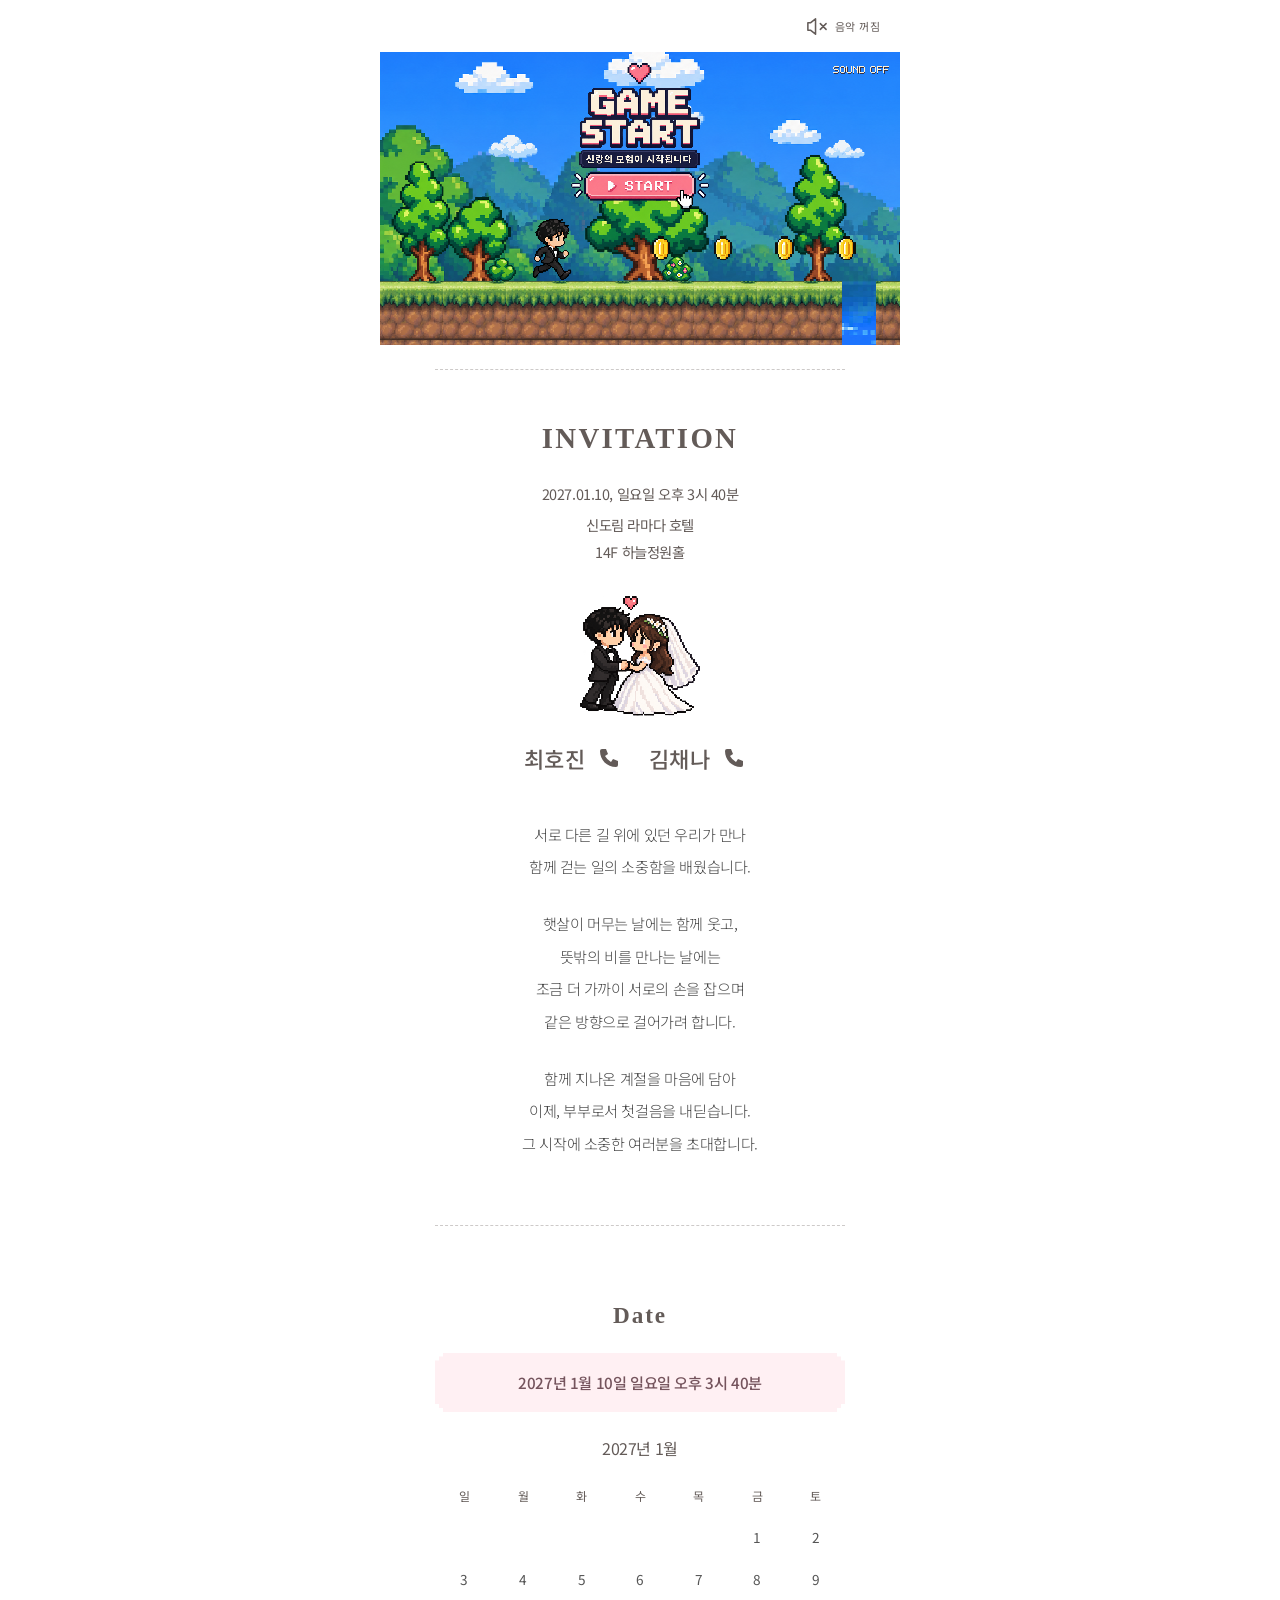
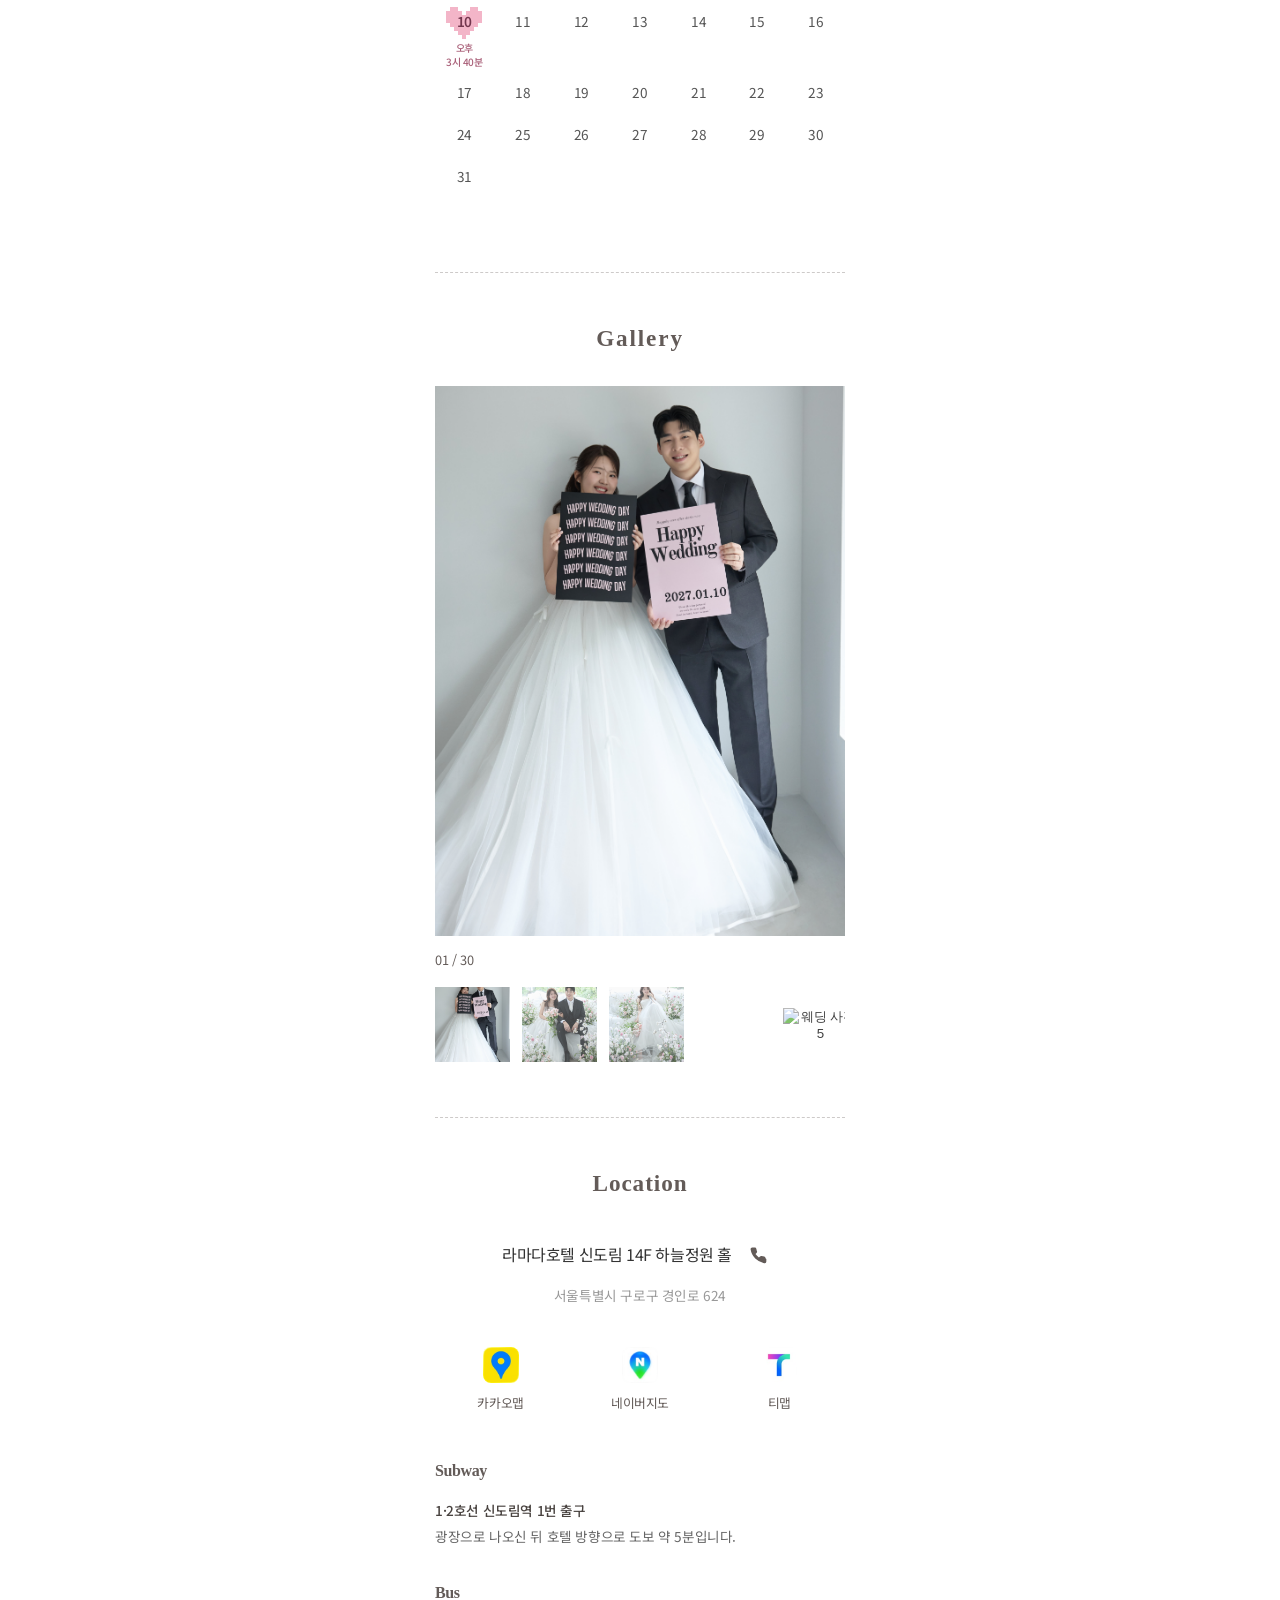
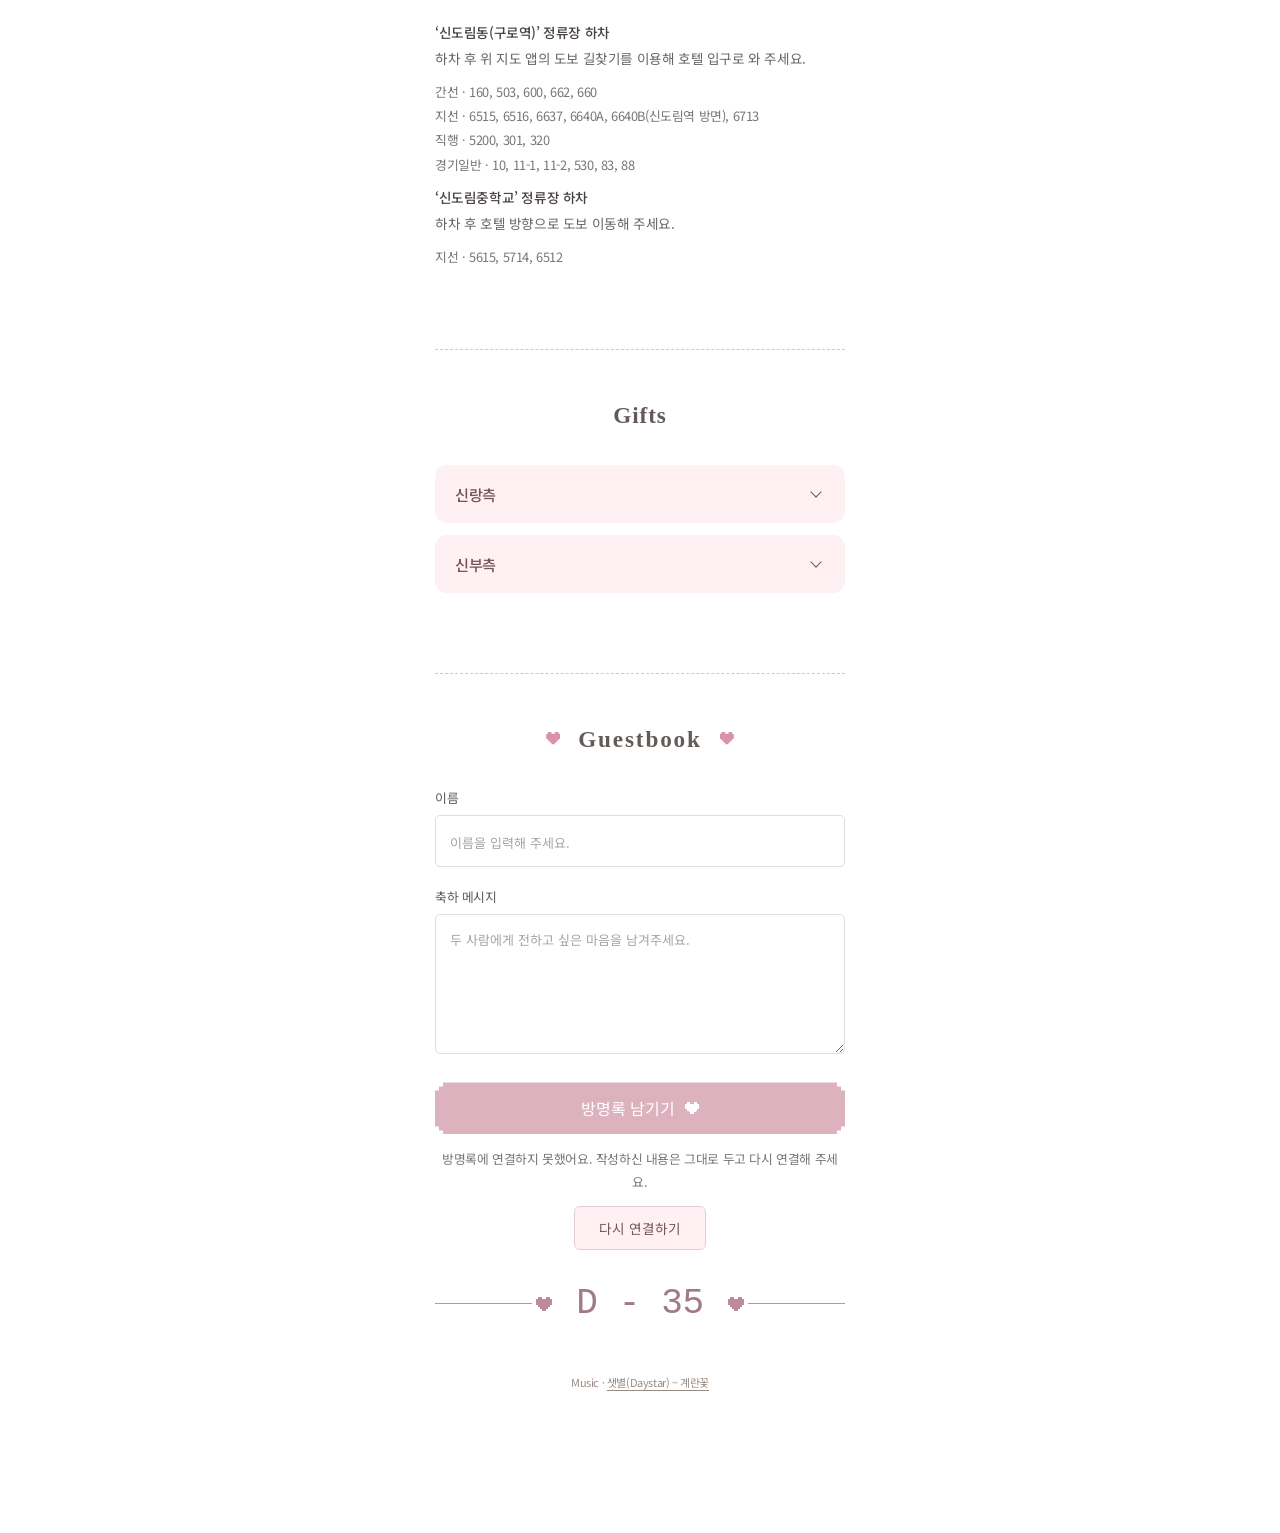
==== commit 9f65a0a4: "Match A footer D-day typography to pixel hearts" ====
--- a/index.html
+++ b/index.html
@@ -285,7 +285,7 @@
         .copy-status:empty { display: none; }
             .person-phone svg, .venue-phone svg { fill: currentColor; stroke: none; }
     </style>
-    <link rel="stylesheet" href="footer-dday.css?v=1">
+    <link rel="stylesheet" href="footer-dday.css?v=a-pixel-2">
 </head>
 <body>
     <section class="welcome-screen" id="welcomeScreen" aria-labelledby="welcomeTitle" hidden>
--- a/footer-dday.css
+++ b/footer-dday.css
@@ -6,5 +6,7 @@
 .footer-dday-ornament svg { flex: 0 0 17px; width: 17px; height: 17px; }
 .footer-dday-right { flex-direction: row-reverse; }
 
+@font-face { font-family: 'Footer Pixel'; src: url('assets/fonts/Galmuri11.woff2') format('woff2'); font-display: swap; }
 .footer-dday-pixel { color: #a17a87; }
+.footer-dday-pixel .footer-dday-number { font-family: 'Footer Pixel', monospace; }
 .footer-dday-pixel .footer-dday-ornament svg { width: 16px; height: 14px; flex-basis: 16px; color: #bd899c; }
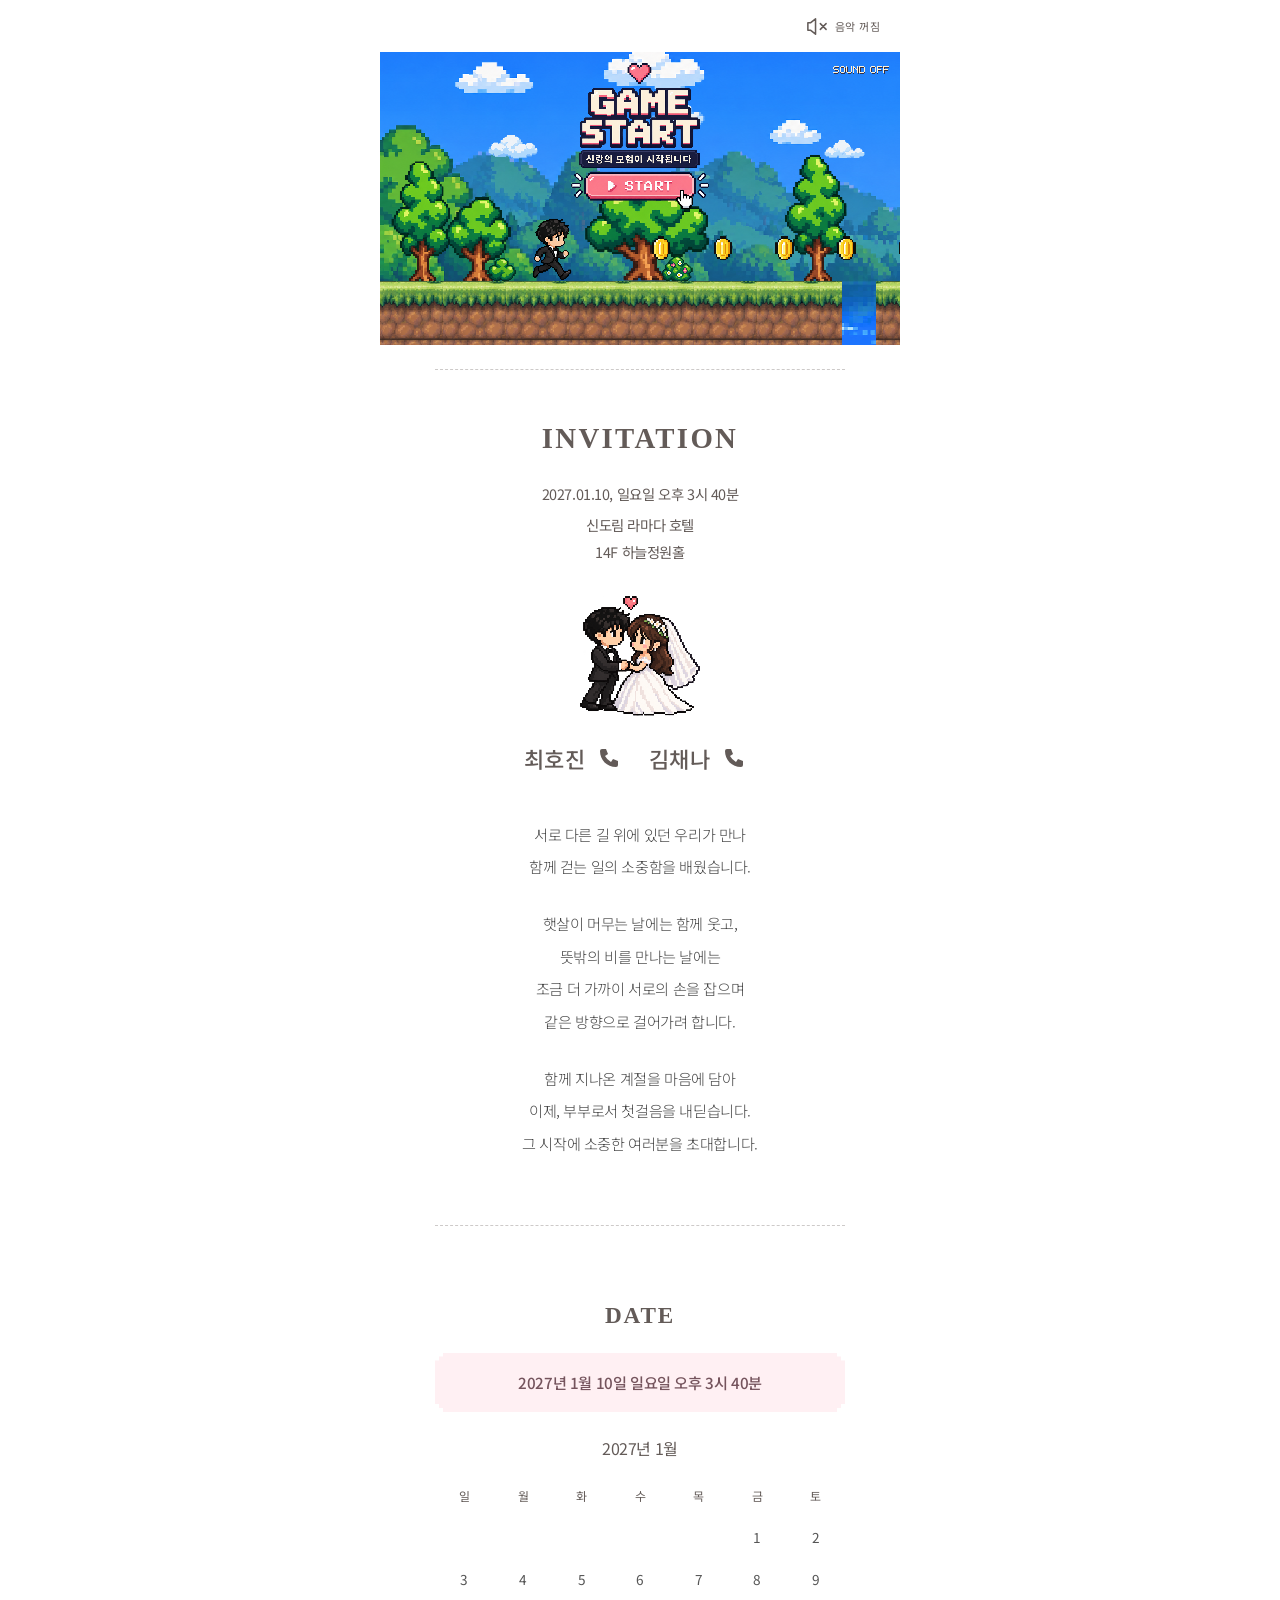
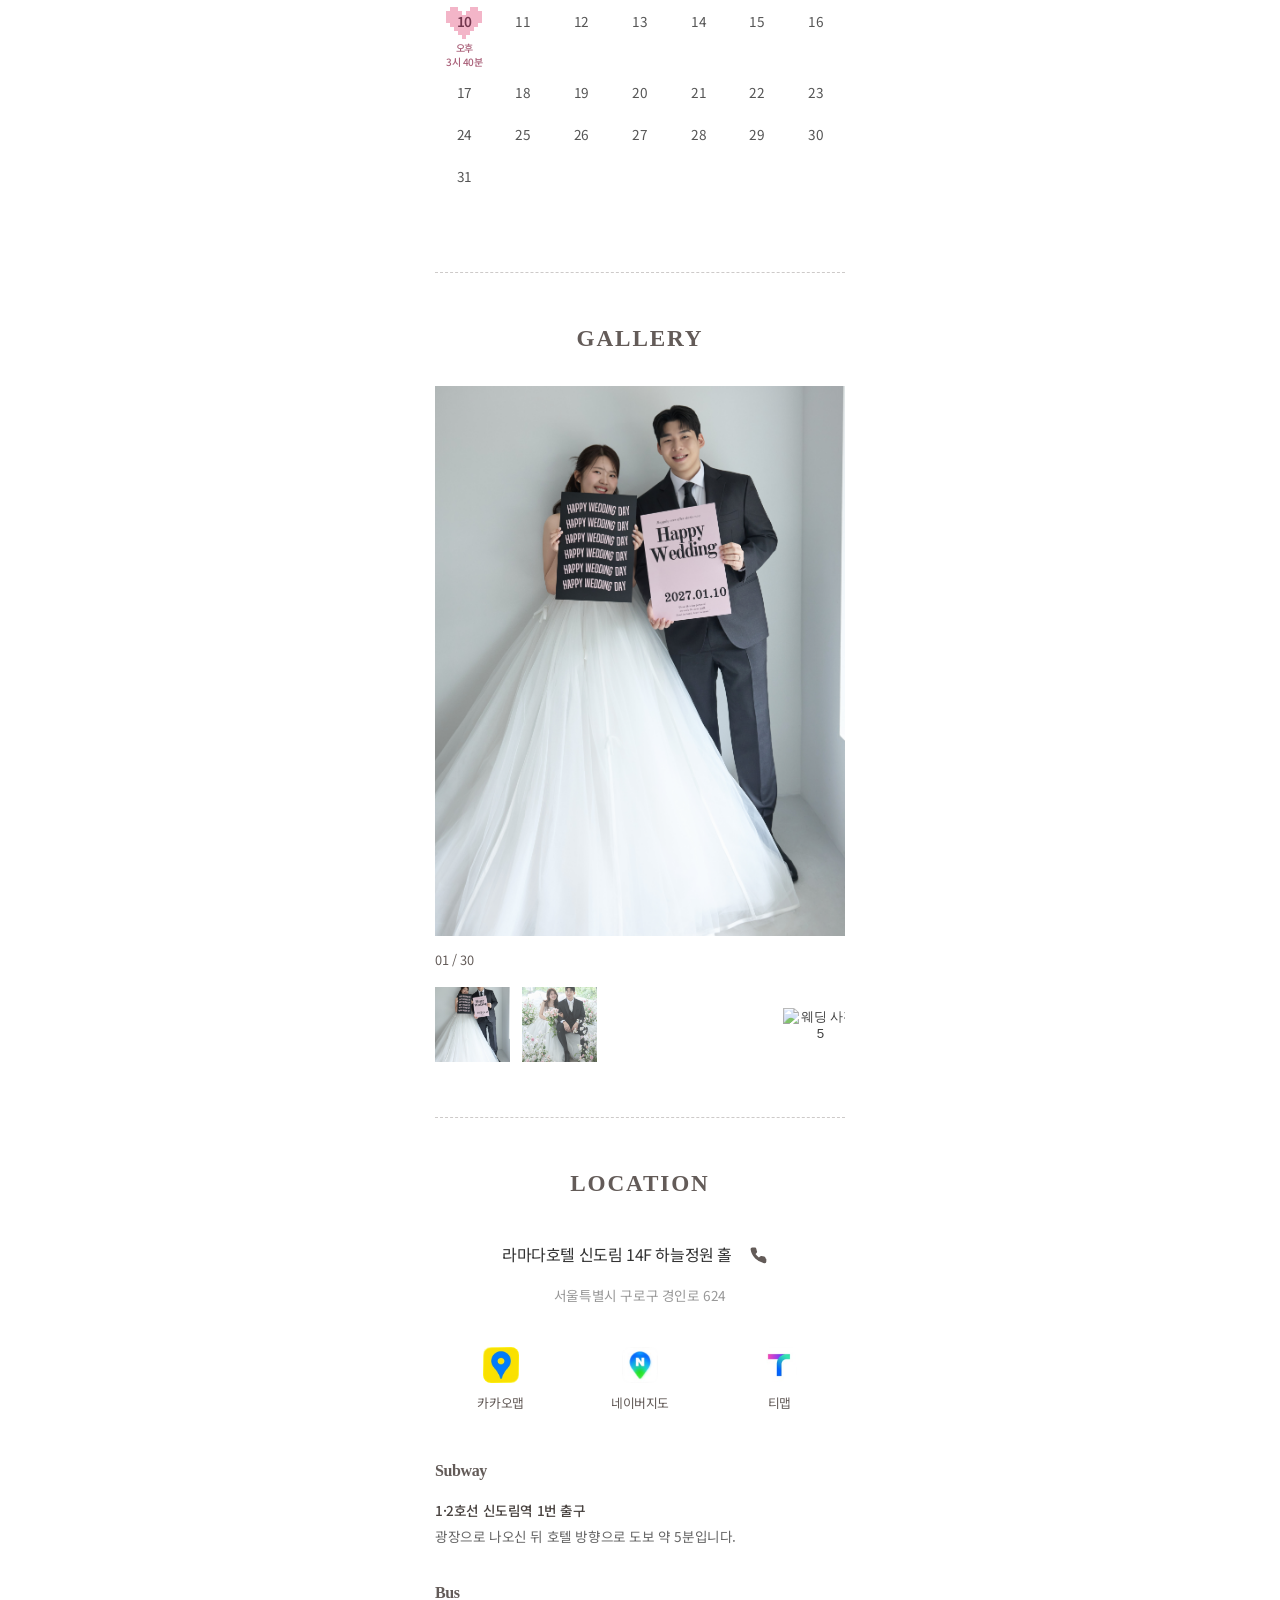
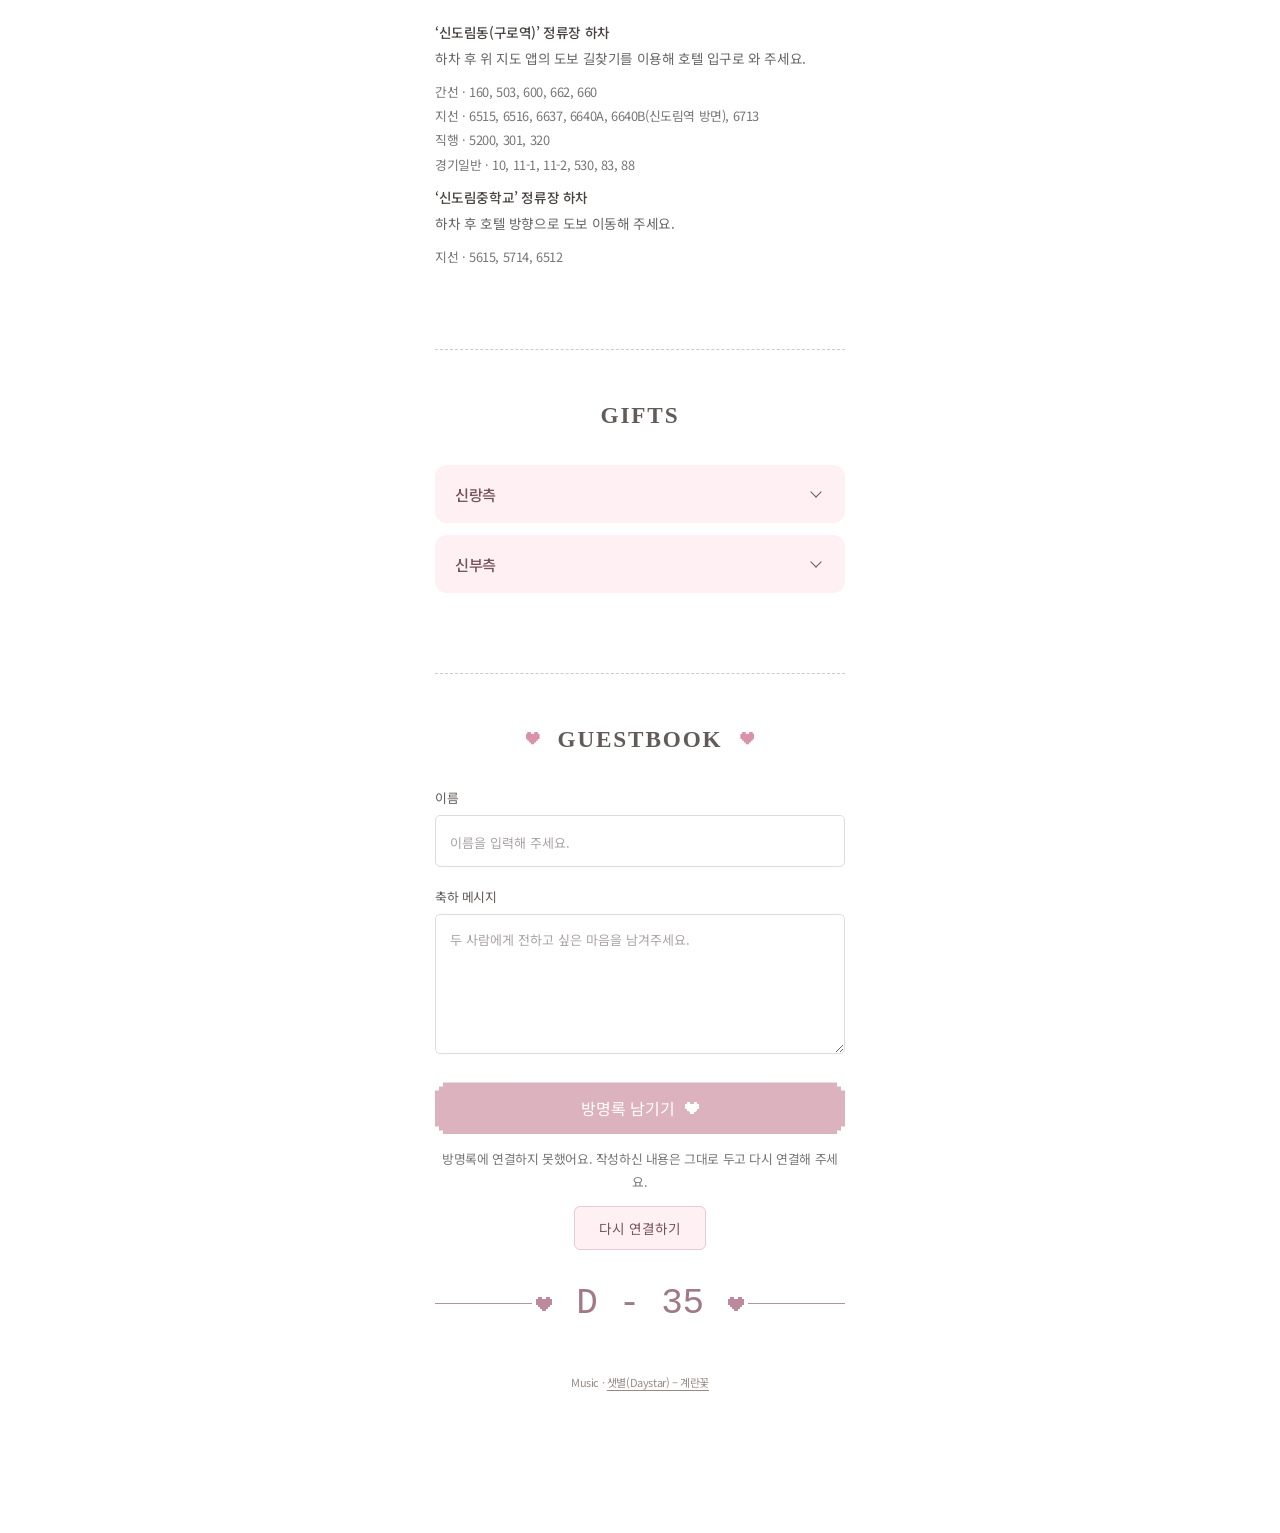
==== commit 4a35438d: "Simplify loading progress and match A heading uppercase styling" ====
--- a/index.html
+++ b/index.html
@@ -19,7 +19,7 @@
     <meta name="twitter:description" content="2027년 1월 10일 일요일 오후 3시 40분">
     <meta name="twitter:image" content="https://kalswl3507-ux.github.io/wedding/assets/share-gallery-2-close.jpg">
     <script>document.documentElement.classList.add('invitation-locked');</script>
-    <link rel="stylesheet" href="welcome.css?v=minimal-progress-4">
+    <link rel="stylesheet" href="welcome.css?v=plain-progress-5">
     <script defer src="welcome.js?v=minimal-progress-4"></script>
 
     <link href="https://fonts.googleapis.com/css2?family=Noto+Sans+KR:wght@300;400;500;600&display=swap" rel="stylesheet">
@@ -93,7 +93,7 @@
             color: var(--accent);
         }
         .title { font-family: Georgia, 'Times New Roman', serif; font-size: 1.8rem; font-weight: 700; letter-spacing: .08em; margin-bottom: 28px; }
-        .gallery-header h3, .section-title { font-family: Georgia, 'Times New Roman', serif; font-size: 1.45rem; font-weight: 700; letter-spacing: .08em; }
+        .gallery-header h3, .section-title { font-family: Georgia, 'Times New Roman', serif; font-size: 1.45rem; font-weight: 700; letter-spacing: .08em; text-transform: uppercase; }
         .calendar-month { margin: 24px 0 20px; color: var(--accent); font-size: 1rem; }
         .invitation-details { margin: -8px 0 30px; color: var(--accent); font-size: .9rem; line-height: 1.9; word-break: keep-all; }
         .invitation-details p { margin: 4px 0; }
@@ -257,10 +257,10 @@
             border-top: 1px dashed rgba(99, 91, 88, .32);
             padding-top: 48px;
         }
-        #directionsTitle { letter-spacing: .04em; }
+        #directionsTitle { letter-spacing: .08em; }
         .calendar-table, .gallery-controls { font-variant-numeric: tabular-nums; }
         .gift-section { margin-top: 80px; }
-        #giftTitle { letter-spacing: .04em; }
+        #giftTitle { letter-spacing: .08em; }
         .gift-group { text-align: left; margin-bottom: 12px; }
         .gift-group summary { display: flex; align-items: center; justify-content: space-between; padding: 18px 20px; background: #fff0f3; border-radius: 12px; color: #75545d; font-size: .95rem; font-weight: 500; cursor: pointer; list-style: none; }
         .gift-group summary::-webkit-details-marker { display: none; }
--- a/welcome.css
+++ b/welcome.css
@@ -7,7 +7,6 @@
 .welcome-card { width: 100%; max-width: 390px; margin: auto; text-align: center; color: #806d69; font-family: 'Welcome Pixel', monospace; }
 .welcome-meta { display: flex; justify-content: center; align-items: center; gap: 9px; margin: 0 0 22px; font-size: clamp(14px, 4.35vw, 20px); line-height: 1.6; white-space: nowrap; letter-spacing: -.035em; }
 .welcome-date { font: inherit; }
-.welcome-progress { position: relative; width: 68%; max-width: 246px; height: 22px; margin: 0 auto; padding: 6px; background: #efa5ba; clip-path: polygon(6px 0,calc(100% - 6px) 0,calc(100% - 6px) 3px,100% 3px,100% calc(100% - 3px),calc(100% - 6px) calc(100% - 3px),calc(100% - 6px) 100%,6px 100%,6px calc(100% - 3px),0 calc(100% - 3px),0 3px,6px 3px); box-sizing: border-box; }
-.welcome-progress::before { content: ''; position: absolute; inset: 3px; background: #fff8fa; }
-.welcome-progress span { position: relative; display: block; height: 10px; width: 0; background: #f794b7; transition: width .15s steps(4); }
+.welcome-progress { width: 68%; max-width: 246px; height: 10px; margin: 0 auto; padding: 0; border: 0; background: #ededed; overflow: hidden; }
+.welcome-progress span { display: block; height: 100%; width: 0; background: #f2a0bb; transition: width .2s ease; }
 @media (prefers-reduced-motion: reduce) { .welcome-progress span { transition: none; } }
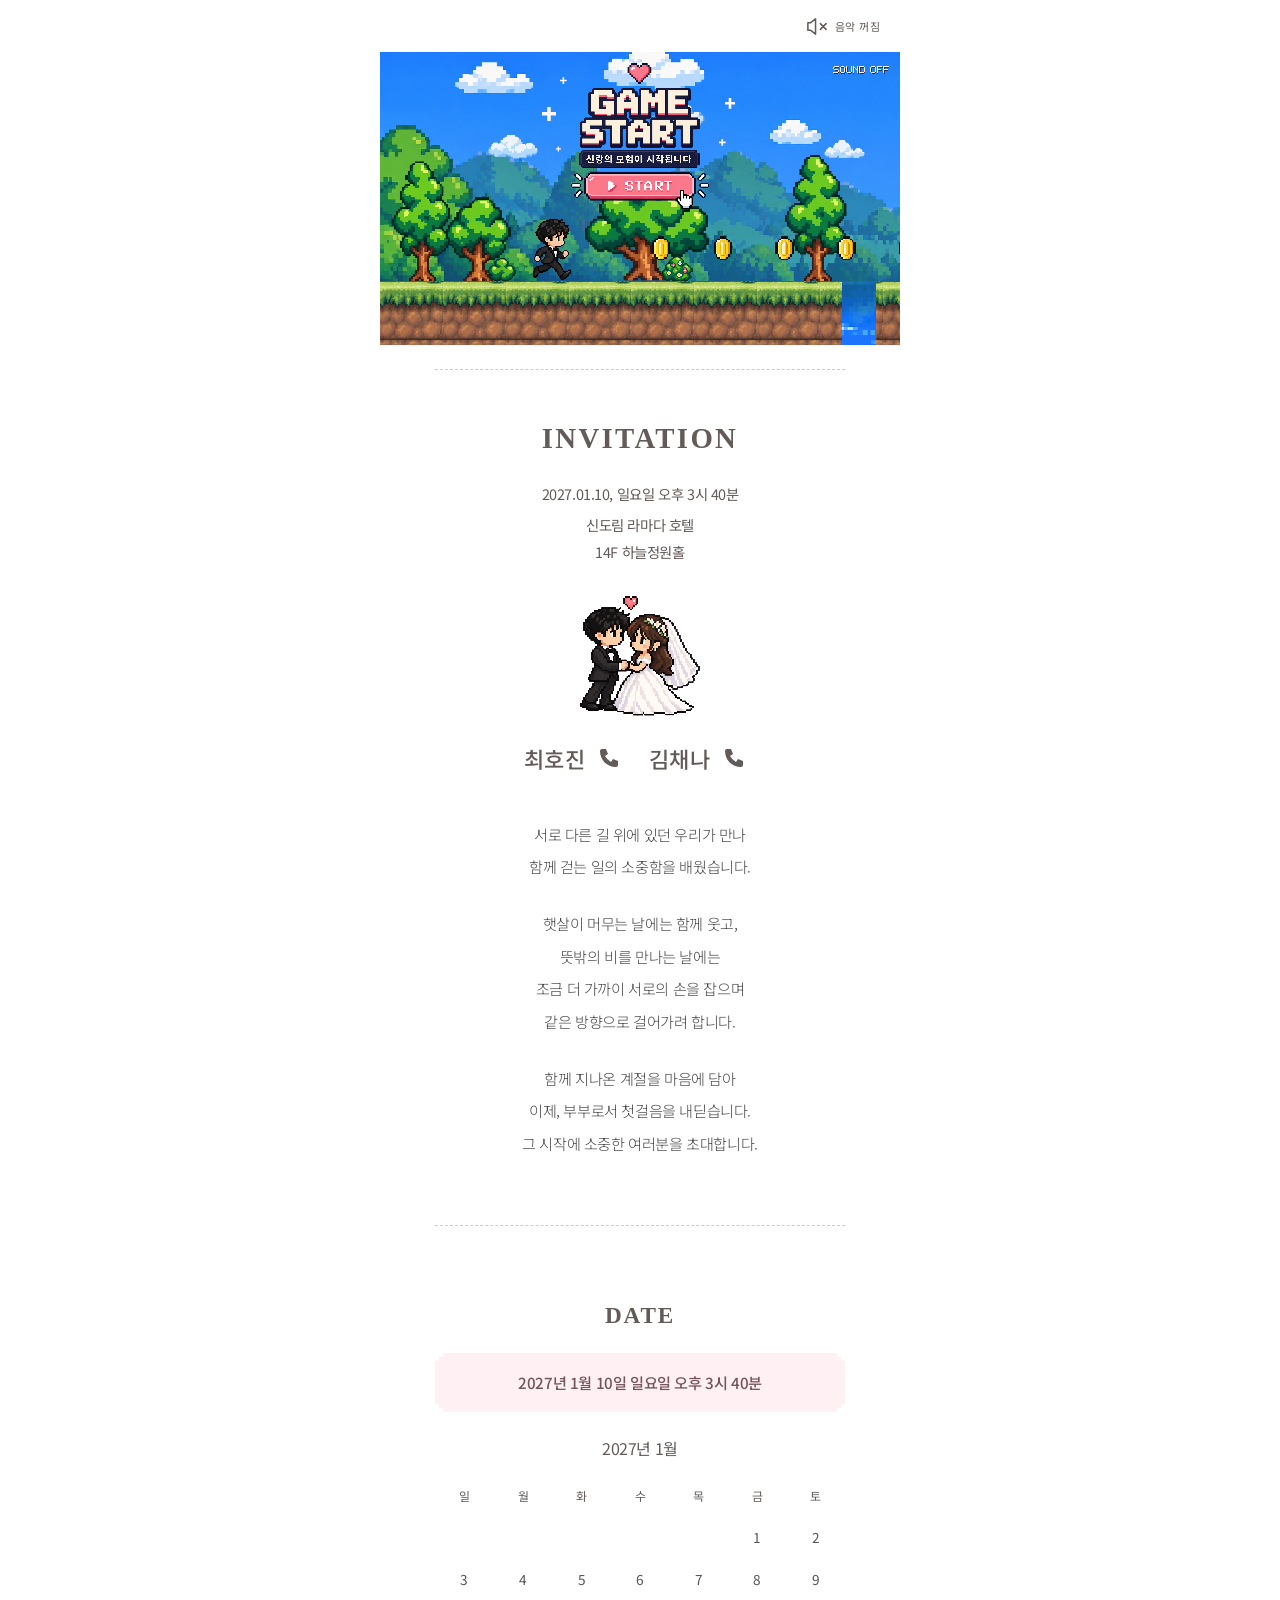
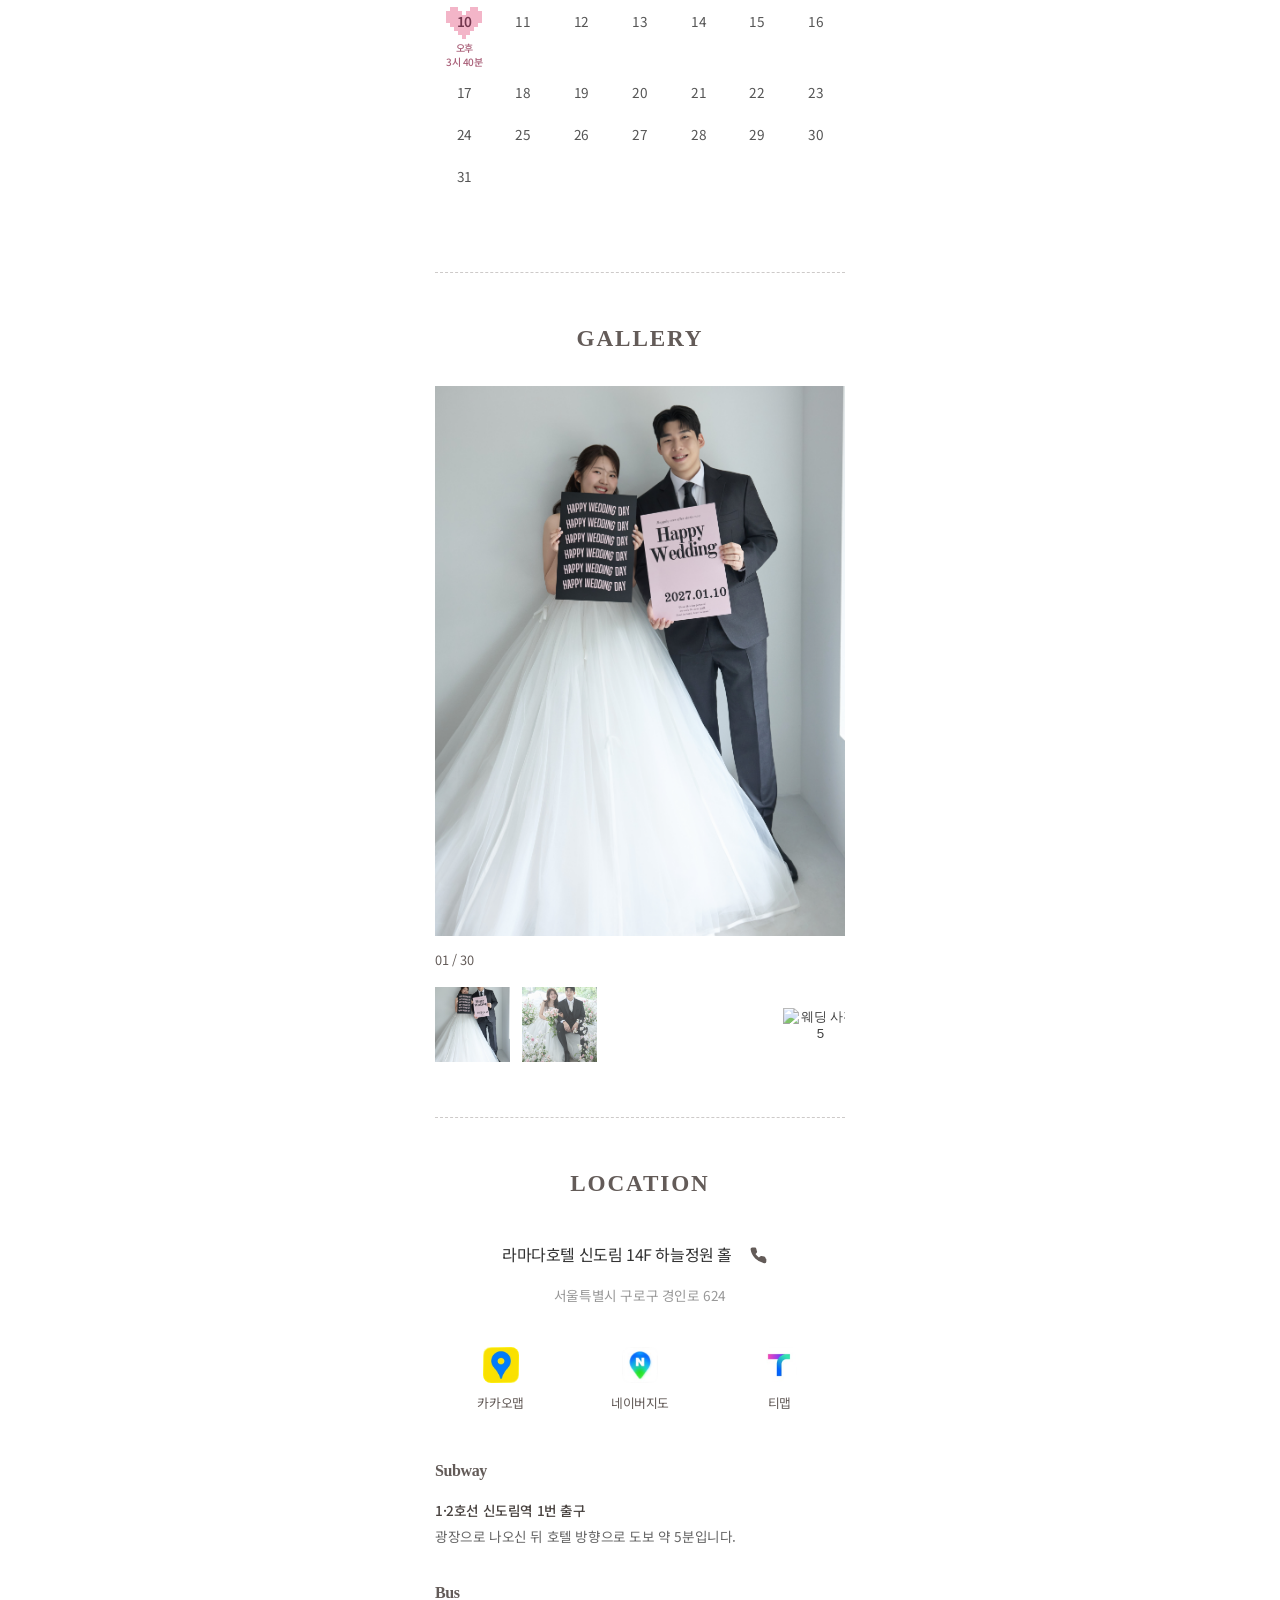
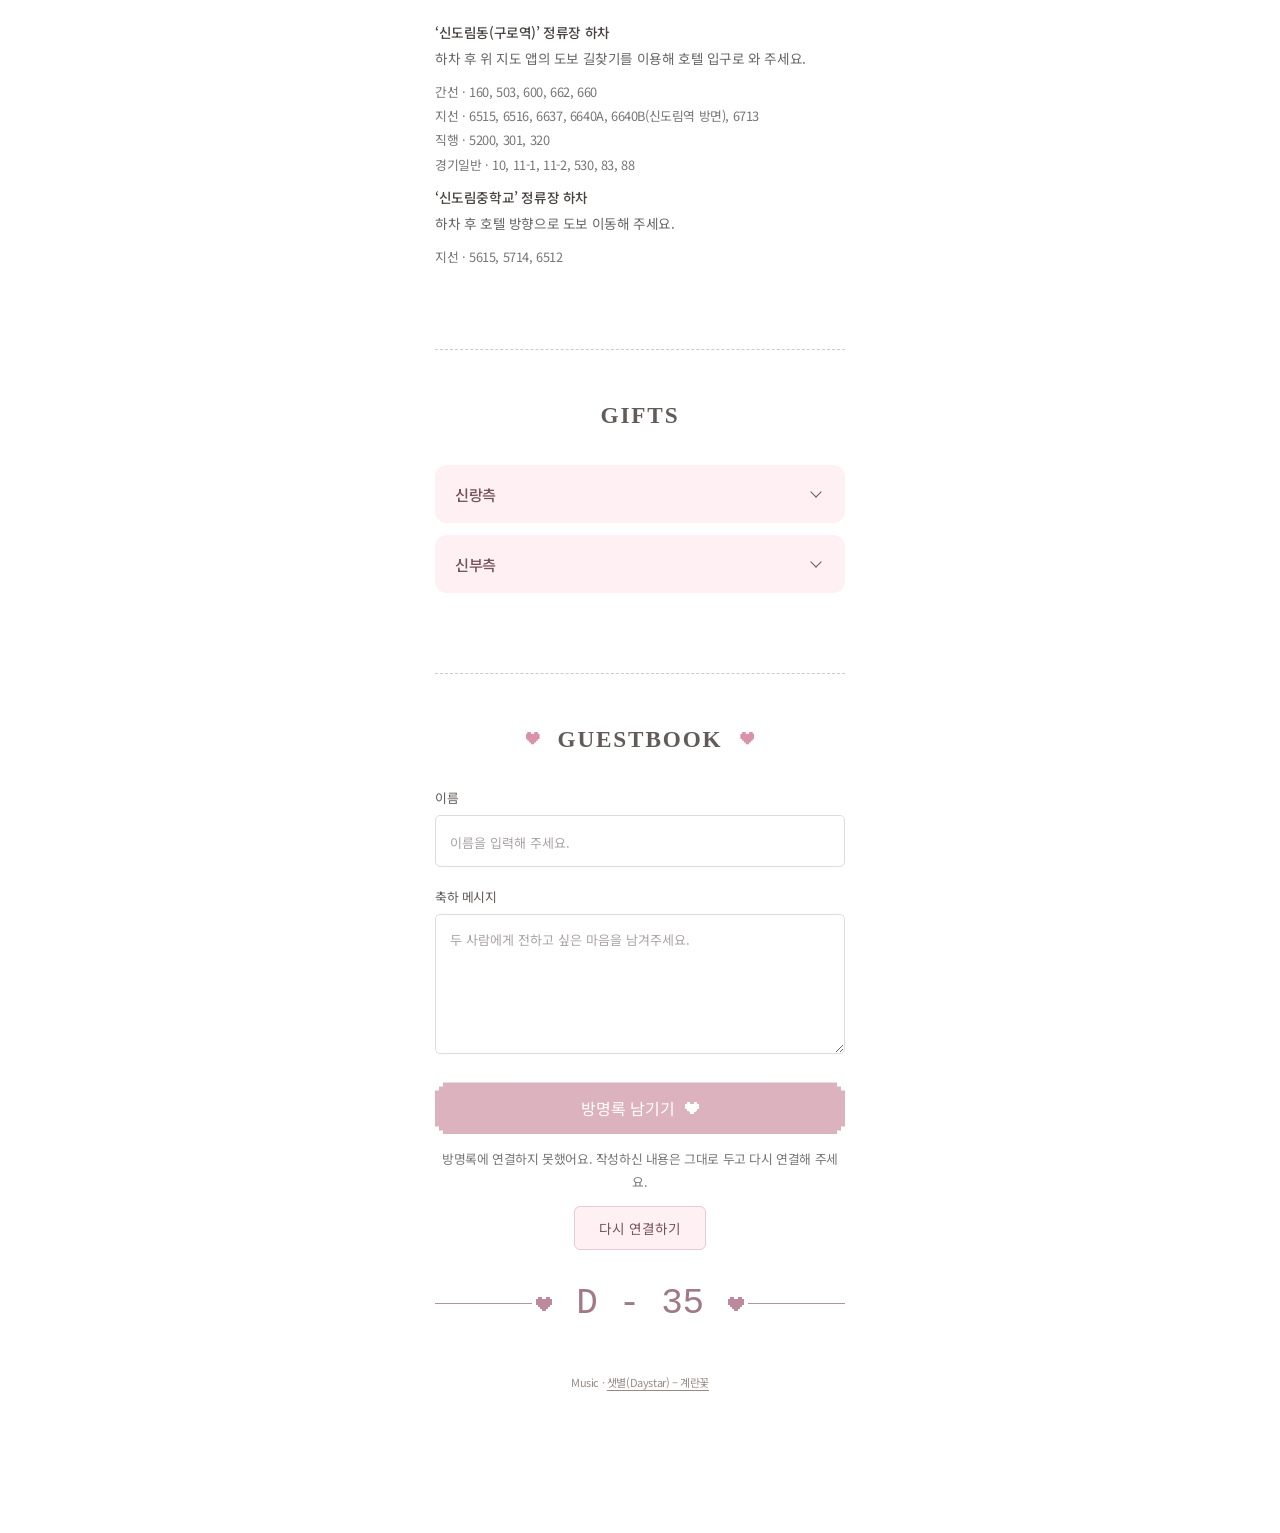
==== commit 130c55b2: "Restore varied pixel cross sparkles beside supplied game start art" ====
--- a/index.html
+++ b/index.html
@@ -301,7 +301,7 @@
         </button>
     </div>
     <section class="wedding-game" aria-label="최호진과 김채나의 웨딩 모험">
-        <iframe id="weddingGame" src="game/index.html?v=supplied-ending-6" title="최호진과 김채나의 웨딩 모험 게임" width="520" height="293" loading="eager" allow="autoplay"></iframe>
+        <iframe id="weddingGame" src="game/index.html?v=supplied-sparkles-7" title="최호진과 김채나의 웨딩 모험 게임" width="520" height="293" loading="eager" allow="autoplay"></iframe>
     </section>
 
     <div class="fade-in-page">
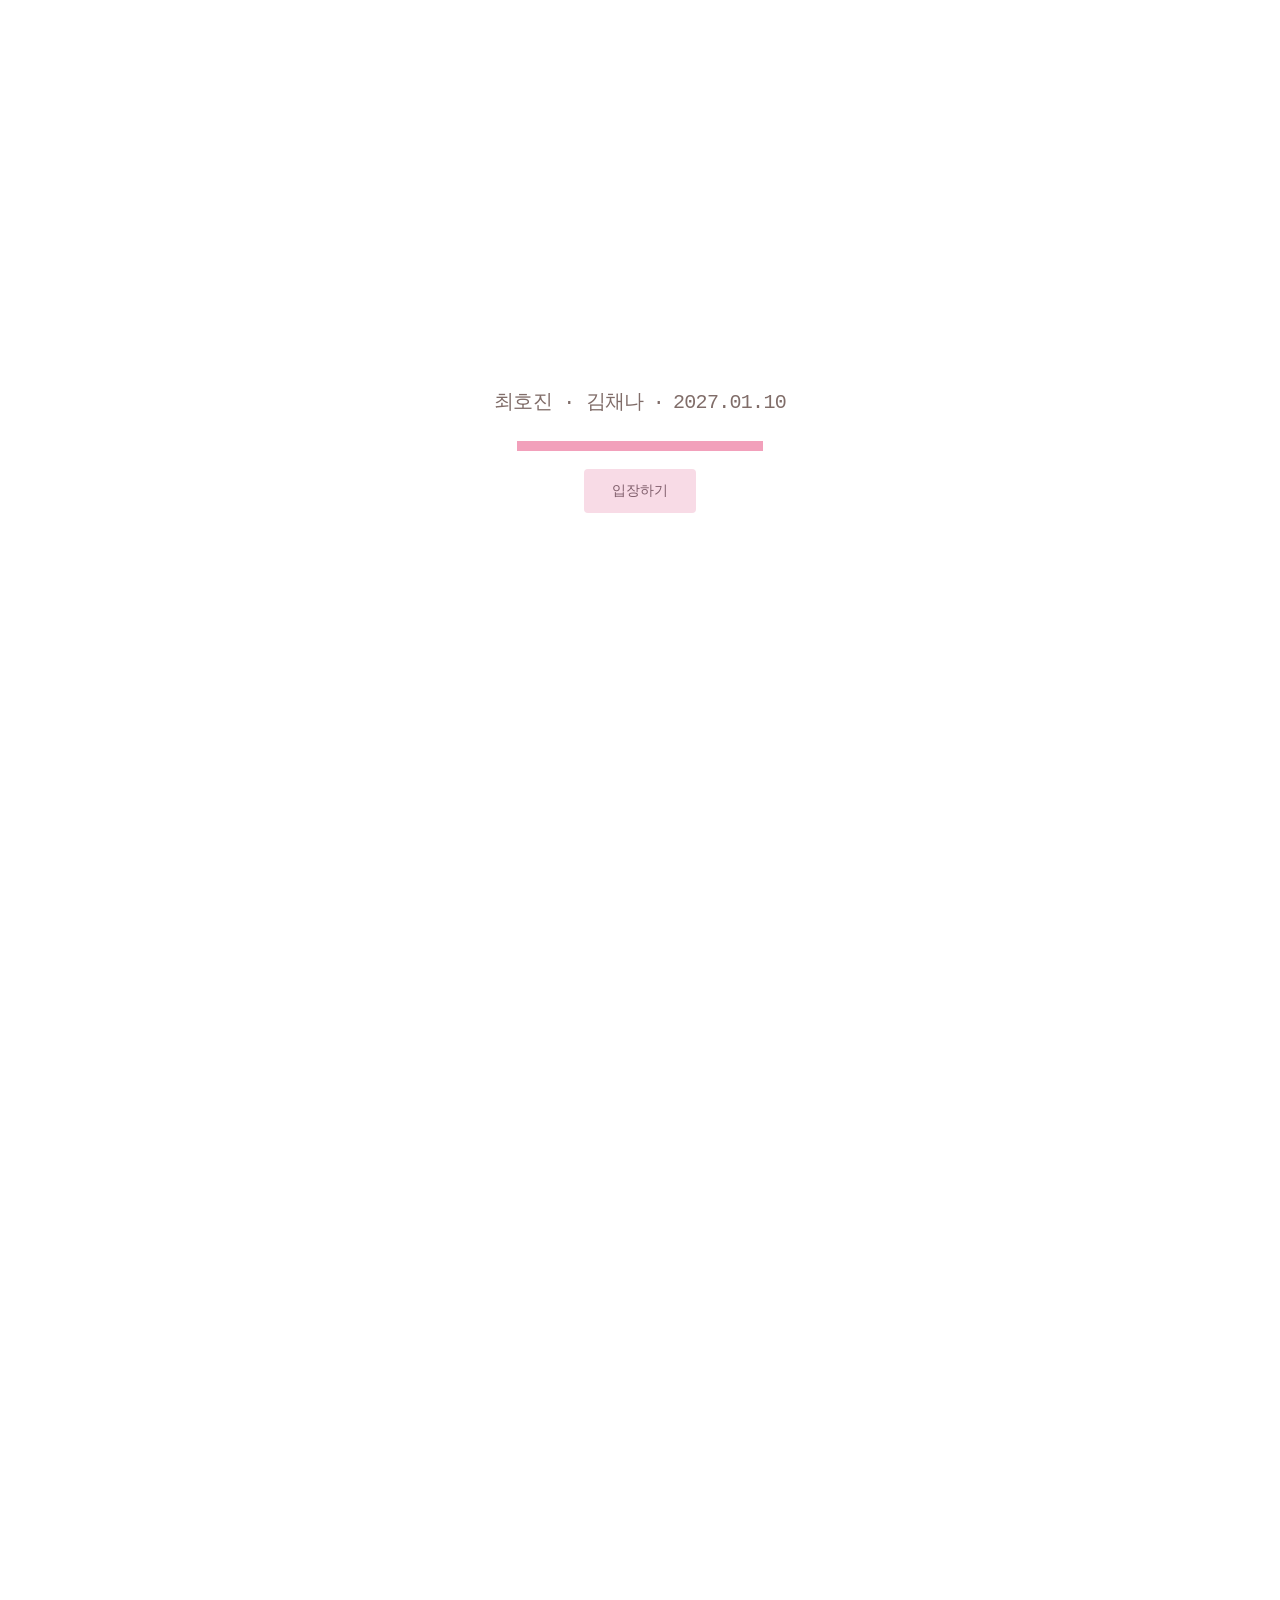
==== commit 839b1044: "Add simple welcome entry button and use A body font for D-day" ====
--- a/index.html
+++ b/index.html
@@ -19,8 +19,8 @@
     <meta name="twitter:description" content="2027년 1월 10일 일요일 오후 3시 40분">
     <meta name="twitter:image" content="https://kalswl3507-ux.github.io/wedding/assets/share-gallery-2-close.jpg">
     <script>document.documentElement.classList.add('invitation-locked');</script>
-    <link rel="stylesheet" href="welcome.css?v=plain-progress-5">
-    <script defer src="welcome.js?v=minimal-progress-4"></script>
+    <link rel="stylesheet" href="welcome.css?v=simple-entry-6">
+    <script defer src="welcome.js?v=simple-entry-6"></script>
 
     <link href="https://fonts.googleapis.com/css2?family=Noto+Sans+KR:wght@300;400;500;600&display=swap" rel="stylesheet">
 
@@ -285,13 +285,14 @@
         .copy-status:empty { display: none; }
             .person-phone svg, .venue-phone svg { fill: currentColor; stroke: none; }
     </style>
-    <link rel="stylesheet" href="footer-dday.css?v=a-pixel-2">
+    <link rel="stylesheet" href="footer-dday.css?v=a-body-3">
 </head>
 <body>
     <section class="welcome-screen" id="welcomeScreen" aria-labelledby="welcomeTitle" hidden>
         <div class="welcome-card">
             <p class="welcome-meta" id="welcomeTitle"><span>최호진 · 김채나</span><span aria-hidden="true">·</span><time class="welcome-date" datetime="2027-01-10">2027.01.10</time></p>
             <div class="welcome-progress" role="progressbar" aria-label="초대장 준비" aria-valuemin="0" aria-valuemax="100" aria-valuenow="0"><span id="welcomeProgress"></span></div>
+            <button class="welcome-enter" id="welcomeEnter" type="button" disabled>입장하기</button>
         </div>
     </section>
     <div class="music-toolbar">
--- a/welcome.css
+++ b/welcome.css
@@ -9,4 +9,7 @@
 .welcome-date { font: inherit; }
 .welcome-progress { width: 68%; max-width: 246px; height: 10px; margin: 0 auto; padding: 0; border: 0; background: #ededed; overflow: hidden; }
 .welcome-progress span { display: block; height: 100%; width: 0; background: #f2a0bb; transition: width .2s ease; }
-@media (prefers-reduced-motion: reduce) { .welcome-progress span { transition: none; } }+.welcome-enter { display: block; min-width: 112px; min-height: 44px; margin: 18px auto 0; padding: 10px 20px; border: 0; border-radius: 4px; background: #f8dbe6; color: #805f6c; font: inherit; font-size: 14px; cursor: pointer; }
+.welcome-enter:disabled { background: #f3f3f3; color: #aaa; cursor: wait; }
+.welcome-enter:focus-visible { outline: 2px solid #c5849c; outline-offset: 3px; }
+@media (prefers-reduced-motion: reduce) { .welcome-progress span { transition: none; } }
--- a/footer-dday.css
+++ b/footer-dday.css
@@ -6,7 +6,6 @@
 .footer-dday-ornament svg { flex: 0 0 17px; width: 17px; height: 17px; }
 .footer-dday-right { flex-direction: row-reverse; }
 
-@font-face { font-family: 'Footer Pixel'; src: url('assets/fonts/Galmuri11.woff2') format('woff2'); font-display: swap; }
 .footer-dday-pixel { color: #a17a87; }
-.footer-dday-pixel .footer-dday-number { font-family: 'Footer Pixel', monospace; }
+.footer-dday-pixel .footer-dday-number { font-family: inherit; }
 .footer-dday-pixel .footer-dday-ornament svg { width: 16px; height: 14px; flex-basis: 16px; color: #bd899c; }
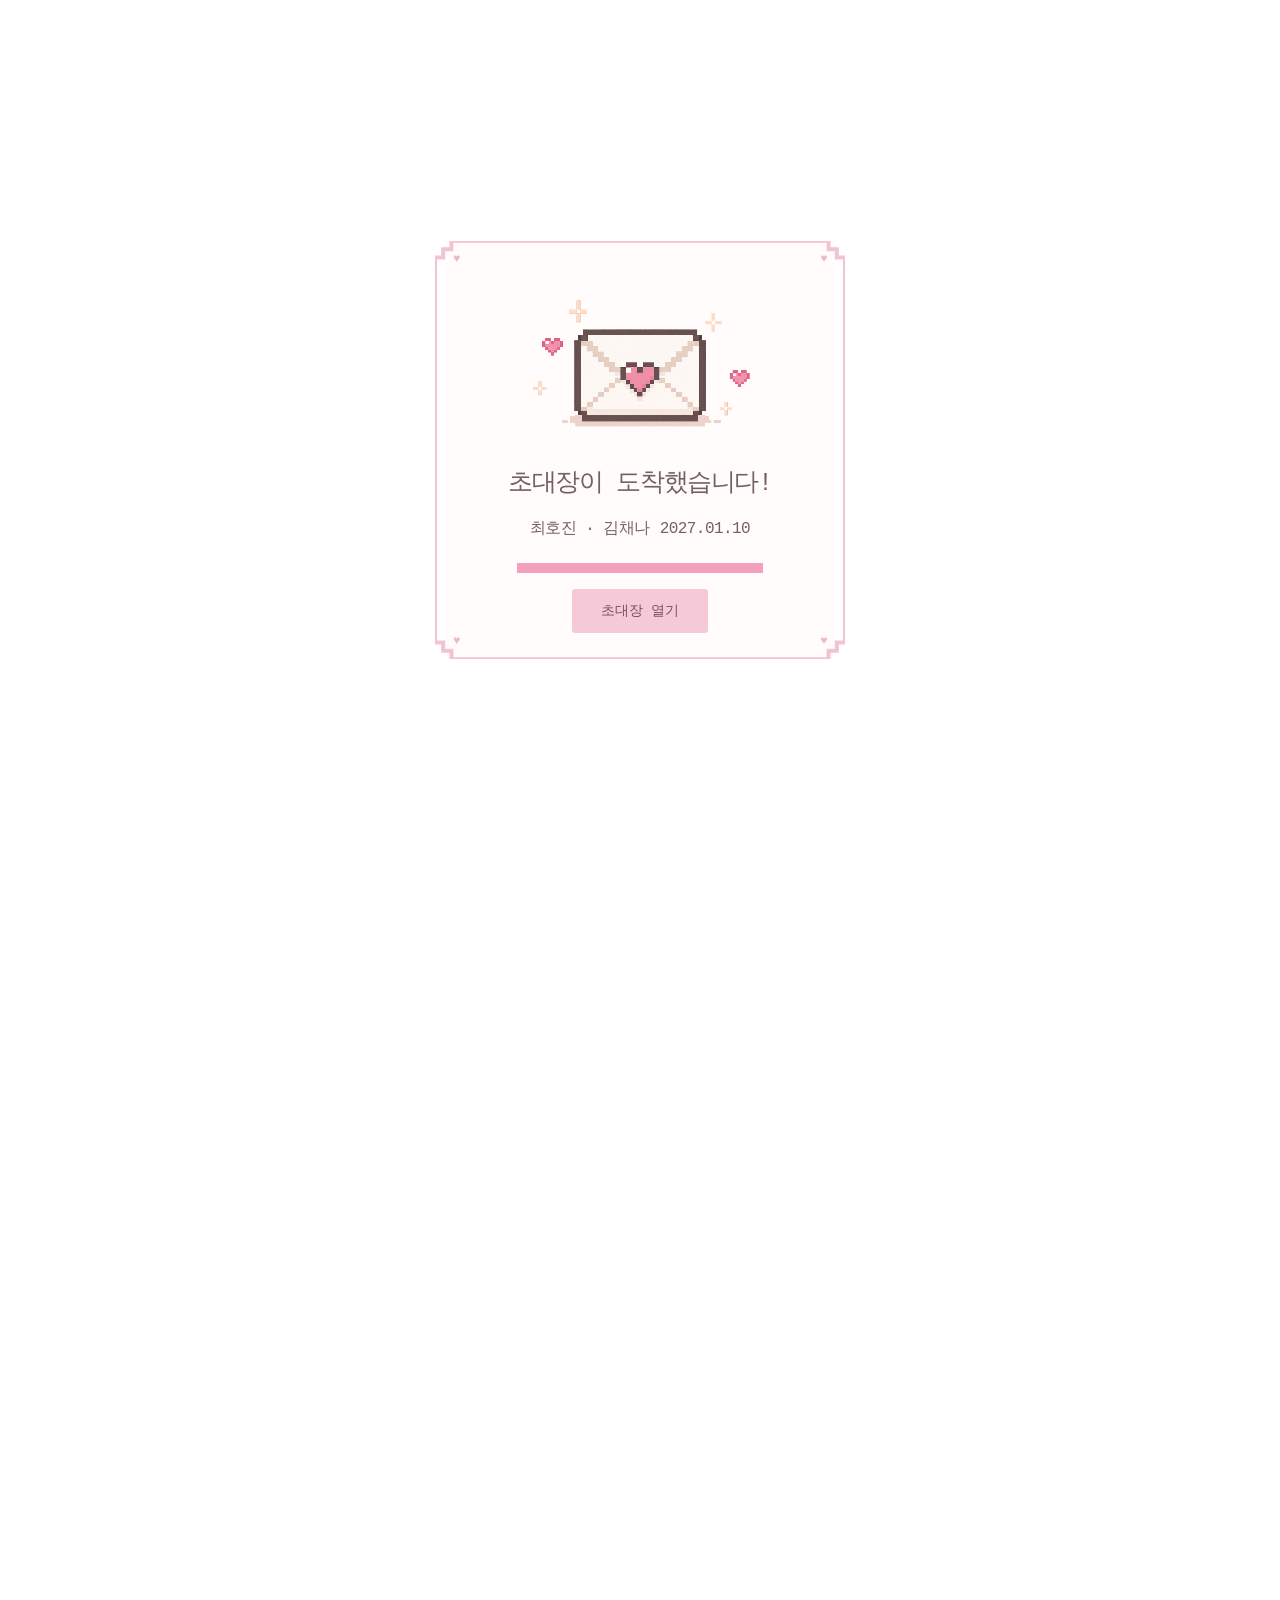
==== commit 03dc9b85: "Restore pixel envelope welcome screen with entry button" ====
--- a/index.html
+++ b/index.html
@@ -19,8 +19,8 @@
     <meta name="twitter:description" content="2027년 1월 10일 일요일 오후 3시 40분">
     <meta name="twitter:image" content="https://kalswl3507-ux.github.io/wedding/assets/share-gallery-2-close.jpg">
     <script>document.documentElement.classList.add('invitation-locked');</script>
-    <link rel="stylesheet" href="welcome.css?v=simple-entry-6">
-    <script defer src="welcome.js?v=simple-entry-6"></script>
+    <link rel="stylesheet" href="welcome.css?v=envelope-entry-7">
+    <script defer src="welcome.js?v=envelope-entry-7"></script>
 
     <link href="https://fonts.googleapis.com/css2?family=Noto+Sans+KR:wght@300;400;500;600&display=swap" rel="stylesheet">
 
@@ -290,9 +290,15 @@
 <body>
     <section class="welcome-screen" id="welcomeScreen" aria-labelledby="welcomeTitle" hidden>
         <div class="welcome-card">
-            <p class="welcome-meta" id="welcomeTitle"><span>최호진 · 김채나</span><span aria-hidden="true">·</span><time class="welcome-date" datetime="2027-01-10">2027.01.10</time></p>
+            <span class="welcome-corner welcome-corner-top" aria-hidden="true">♥</span>
+            <span class="welcome-corner welcome-corner-bottom" aria-hidden="true">♥</span>
+            <img class="welcome-envelope" src="game/png/letter.png" width="1600" height="976" alt="" fetchpriority="high">
+            <h1 id="welcomeTitle">초대장이 도착했습니다!</h1>
+            <p class="welcome-meta"><span>최호진 · 김채나</span><time class="welcome-date" datetime="2027-01-10">2027.01.10</time></p>
             <div class="welcome-progress" role="progressbar" aria-label="초대장 준비" aria-valuemin="0" aria-valuemax="100" aria-valuenow="0"><span id="welcomeProgress"></span></div>
-            <button class="welcome-enter" id="welcomeEnter" type="button" disabled>입장하기</button>
+            <div class="welcome-action" aria-live="polite">
+                <button class="welcome-enter" id="welcomeEnter" type="button" disabled>초대장 열기</button>
+            </div>
         </div>
     </section>
     <div class="music-toolbar">
--- a/welcome.css
+++ b/welcome.css
@@ -1,15 +1,23 @@
 @font-face { font-family: 'Welcome Pixel'; src: url('assets/fonts/Galmuri11.woff2') format('woff2'); font-display: swap; }
 .invitation-locked, .invitation-locked body { overflow: hidden; height: 100%; }
 .invitation-locked .welcome-screen { display: flex; }
-.welcome-screen { position: fixed; inset: 0; z-index: 10000; background: #fff; align-items: center; justify-content: center; padding: 24px; overflow-y: auto; overscroll-behavior: contain; }
+.welcome-screen { position: fixed; inset: 0; z-index: 10000; background: #fff; align-items: center; justify-content: center; padding: 28px; overflow-y: auto; overscroll-behavior: contain; box-sizing: border-box; }
 .welcome-screen[hidden] { display: none; }
 .invitation-locked .welcome-screen[hidden] { display: flex; }
-.welcome-card { width: 100%; max-width: 390px; margin: auto; text-align: center; color: #806d69; font-family: 'Welcome Pixel', monospace; }
-.welcome-meta { display: flex; justify-content: center; align-items: center; gap: 9px; margin: 0 0 22px; font-size: clamp(14px, 4.35vw, 20px); line-height: 1.6; white-space: nowrap; letter-spacing: -.035em; }
+.welcome-card { position: relative; box-sizing: border-box; width: 100%; max-width: 390px; margin: auto; padding: 30px 16px 26px; text-align: center; color: #75625f; background: #fffcfb; font-family: 'Welcome Pixel', monospace;  }
+.welcome-corner { position: absolute; left: 8px; right: 8px; color: #edb9c9; font-size: 12px; line-height: 1; text-align: left; }
+.welcome-corner::after { content: '♥'; float: right; }
+.welcome-corner-top { top: 12px; }
+.welcome-corner-bottom { bottom: 12px; }
+.welcome-envelope { display: block; width: 84%; max-width: 278px; height: auto; margin: 6px auto 16px; image-rendering: pixelated; }
+.welcome-card h1 { margin: 0 0 15px; font: inherit; font-size: clamp(18px, 5.2vw, 25px); line-height: 1.5; letter-spacing: -.055em; white-space: nowrap; }
+.welcome-meta { display: flex; justify-content: center; align-items: center; gap: 10px; margin: 0 0 20px; font-size: clamp(12px, 3.65vw, 16px); line-height: 1.6; white-space: nowrap; letter-spacing: -.035em; }
 .welcome-date { font: inherit; }
-.welcome-progress { width: 68%; max-width: 246px; height: 10px; margin: 0 auto; padding: 0; border: 0; background: #ededed; overflow: hidden; }
+.welcome-progress { width: 78%; max-width: 246px; height: 10px; margin: 0 auto; padding: 0; border: 0; background: #ededed; overflow: hidden; }
 .welcome-progress span { display: block; height: 100%; width: 0; background: #f2a0bb; transition: width .2s ease; }
-.welcome-enter { display: block; min-width: 112px; min-height: 44px; margin: 18px auto 0; padding: 10px 20px; border: 0; border-radius: 4px; background: #f8dbe6; color: #805f6c; font: inherit; font-size: 14px; cursor: pointer; }
-.welcome-enter:disabled { background: #f3f3f3; color: #aaa; cursor: wait; }
+.welcome-action { margin-top: 16px; }
+.welcome-enter { display: block; min-width: 136px; min-height: 44px; margin: 0 auto; padding: 10px 22px; border: 0; border-radius: 3px; background: #f5c9d8; color: #77545f; font: inherit; font-size: 14px; cursor: pointer; }
+.welcome-enter:disabled { background: #f8e4eb; color: #a18b92; cursor: wait; }
 .welcome-enter:focus-visible { outline: 2px solid #c5849c; outline-offset: 3px; }
 @media (prefers-reduced-motion: reduce) { .welcome-progress span { transition: none; } }
+.welcome-card::before { content: ''; position: absolute; inset: 0 -10px; pointer-events: none; background: url("data:image/svg+xml,%3Csvg xmlns='http://www.w3.org/2000/svg' viewBox='0 0 100 100' preserveAspectRatio='none'%3E%3Cpath d='M4 0H96V2H98V4H100V96H98V98H96V100H4V98H2V96H0V4H2V2H4Z' fill='none' stroke='%23f2c4d1' stroke-width='4' vector-effect='non-scaling-stroke'/%3E%3C/svg%3E") center / 100% 100% no-repeat; }
